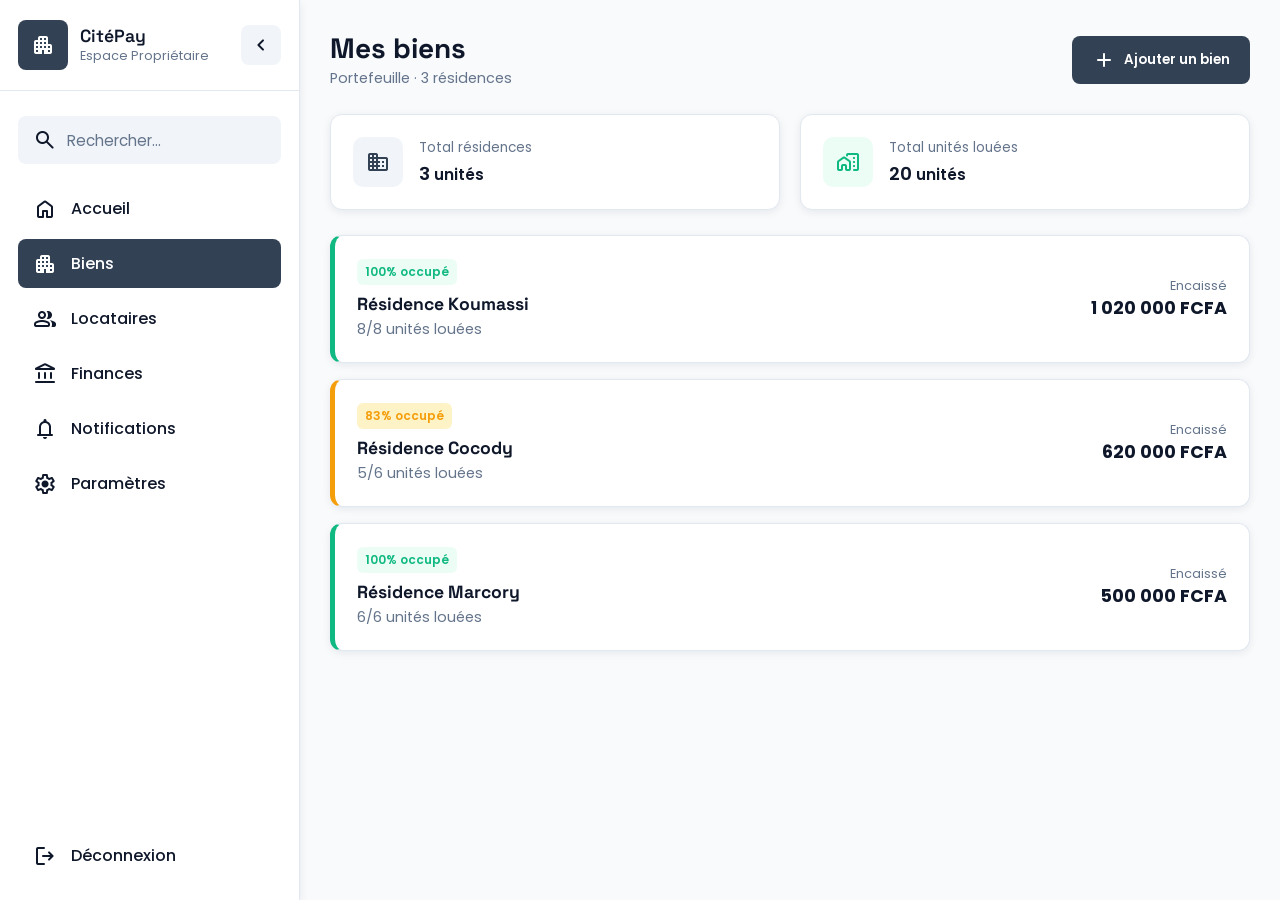
==== biens.html @ 97ed29af "Création du dashboard côté propriétaire" ====
<!DOCTYPE html>
<html lang="fr">
<head>
    <meta charset="UTF-8">
    <meta name="viewport" content="width=device-width, initial-scale=1.0">
    <title>CitéPay — Mes Biens</title>
    <link rel="preconnect" href="https://fonts.googleapis.com">
    <link href="https://fonts.googleapis.com/css2?family=Poppins:ital,wght@0,400;0,500;0,600;0,700;1,500&display=swap" rel="stylesheet">
    <link rel="stylesheet" href="https://fonts.googleapis.com/css2?family=Material+Symbols+Rounded:opsz,wght,FILL,GRAD@20..48,100..700,0..1,-50..200"/>
    <link rel="stylesheet" href="style.css">
</head>
<body>
    <nav class="site-nav">
        <button class="sidebar-toggle" aria-expanded="true">
            <span class="material-symbols-rounded">menu</span>
        </button>
        <span class="site-nav-title">CitéPay</span>
    </nav>

    <div class="container">
        <aside class="sidebar">
            <header class="sidebar-header">
                <div class="header-logo-placeholder">
                    <span class="material-symbols-rounded">apartment</span>
                </div>
                <div class="text header-text">
                    <span class="name">CitéPay</span>
                    <span class="profession">Espace Propriétaire</span>
                </div>
                <button class="sidebar-toggle" aria-expanded="true">
                    <span class="material-symbols-rounded">chevron_left</span>
                </button>
            </header>

            <div class="sidebar-content">
                <form action="#" class="search-form" onsubmit="event.preventDefault();">
                    <span class="material-symbols-rounded">search</span>
                    <input type="search" placeholder="Rechercher..." required>
                </form>

                <ul class="menu-list">
                    <li class="menu-item">
                        <a href="index.html" class="menu-link">
                            <span class="material-symbols-rounded">home</span>
                            <span class="menu-label">Accueil</span>
                        </a>
                    </li>

                    <li class="menu-item">
                        <a href="biens.html" class="menu-link active">
                            <span class="material-symbols-rounded">apartment</span>
                            <span class="menu-label">Biens</span>
                        </a>
                    </li>

                    <li class="menu-item">
                        <a href="locataires.html" class="menu-link">
                            <span class="material-symbols-rounded">group</span>
                            <span class="menu-label">Locataires</span>
                        </a>
                    </li>

                    <li class="menu-item">
                        <a href="finances.html" class="menu-link">
                            <span class="material-symbols-rounded">account_balance</span>
                            <span class="menu-label">Finances</span>
                        </a>
                    </li>

                    <li class="menu-item">
                        <a href="notifications.html" class="menu-link">
                            <span class="material-symbols-rounded">notifications</span>
                            <span class="menu-label">Notifications</span>
                        </a>
                    </li>

                    <li class="menu-item">
                        <a href="parametres.html" class="menu-link">
                            <span class="material-symbols-rounded">settings</span>
                            <span class="menu-label">Paramètres</span>
                        </a>
                    </li>
                </ul>
            </div>

            <div class="bottom-content">
                <li class="menu-item"><a href="deconnexion.html" class="menu-link"><span class="material-symbols-rounded">logout</span><span class="menu-label">Déconnexion</span></a></li>
            </div>
        </aside>

        <main class="main-content">
            <header class="dashboard-header">
                <div>
                    <h1 class="page-title">Mes biens</h1>
                    <p class="subtitle">Portefeuille · 3 résidences</p>
                </div>
                <button class="btn-primary">
                    <span class="material-symbols-rounded">add</span>
                    Ajouter un bien
                </button>
            </header>

            <div class="stats-grid" style="margin-bottom: 25px;">
                <div class="card stat-card">
                    <div class="stat-icon bg-accent">
                        <span class="material-symbols-rounded">domain</span>
                    </div>
                    <div class="stat-details">
                        <span class="stat-title">Total résidences</span>
                        <span class="stat-value">3 <small>unités</small></span>
                    </div>
                </div>
                <div class="card stat-card">
                    <div class="stat-icon bg-success">
                        <span class="material-symbols-rounded">home_work</span>
                    </div>
                    <div class="stat-details">
                        <span class="stat-title">Total unités louées</span>
                        <span class="stat-value">20 <small>unités</small></span>
                    </div>
                </div>
            </div>

            <!-- Liste des Résidences -->
            <div style="display: flex; flex-direction: column; gap: 16px;">
                <div class="card" style="display: flex; justify-content: space-between; align-items: center; border-left: 5px solid var(--success);">
                    <div>
                        <span class="status-badge paid" style="margin-bottom: 8px; display: inline-block;">100% occupé</span>
                        <h3 style="font-size: 1.1rem; margin-bottom: 4px;">Résidence Koumassi</h3>
                        <p class="subtitle" style="margin: 0;">8/8 unités louées</p>
                    </div>
                    <div style="text-align: right;">
                        <span style="font-size: 0.8rem; color: var(--color-text-placeholder); display: block;">Encaissé</span>
                        <strong style="font-size: 1.1rem; color: var(--color-text-primary);">1 020 000 FCFA</strong>
                    </div>
                </div>

                <div class="card" style="display: flex; justify-content: space-between; align-items: center; border-left: 5px solid var(--warning);">
                    <div>
                        <span class="status-badge pending" style="margin-bottom: 8px; display: inline-block;">83% occupé</span>
                        <h3 style="font-size: 1.1rem; margin-bottom: 4px;">Résidence Cocody</h3>
                        <p class="subtitle" style="margin: 0;">5/6 unités louées</p>
                    </div>
                    <div style="text-align: right;">
                        <span style="font-size: 0.8rem; color: var(--color-text-placeholder); display: block;">Encaissé</span>
                        <strong style="font-size: 1.1rem; color: var(--color-text-primary);">620 000 FCFA</strong>
                    </div>
                </div>

                <div class="card" style="display: flex; justify-content: space-between; align-items: center; border-left: 5px solid var(--success);">
                    <div>
                        <span class="status-badge paid" style="margin-bottom: 8px; display: inline-block;">100% occupé</span>
                        <h3 style="font-size: 1.1rem; margin-bottom: 4px;">Résidence Marcory</h3>
                        <p class="subtitle" style="margin: 0;">6/6 unités louées</p>
                    </div>
                    <div style="text-align: right;">
                        <span style="font-size: 0.8rem; color: var(--color-text-placeholder); display: block;">Encaissé</span>
                        <strong style="font-size: 1.1rem; color: var(--color-text-primary);">500 000 FCFA</strong>
                    </div>
                </div>
            </div>
        </main>
    </div>
    <script src="script.js"></script>
</body>
</html>
---- style.css ----
/* ==========================================================================
   FICHIER STYLE.CSS — APPLICATION CITÉPAY
   --------------------------------------------------------------------------
   Pages rattachées à ce fichier :
     - index.html        : Tableau de bord principal (Accueil)
     - biens.html        : Gestion et suivi des biens immobiliers et résidences
     - finances.html     : Suivi des flux financiers et transactions
     - notifications.html: Alertes et messages d'échéance
     - parametres.html   : Profil, moyens de paiement et sécurité
     - connexion.html    : Page de connexion (Auth)
     - deconnexion.html  : Page de fermeture de session
   ========================================================================== */


/* ================= IMPORTATION DES POLICES (Toutes les pages) ================= */
@import url('https://fonts.googleapis.com/css2?family=Poppins:ital,wght@0,400;0,500;0,600;0,700;1,500&family=Space+Grotesk:wght@500;600;700&display=swap');

/* Réinitialisation universelle des marges et des boîtes */
* {
    font-family: 'Poppins', sans-serif;
    margin: 0;
    padding: 0;
    box-sizing: border-box;
}

/* ================= PALETTE DE COULEURS — MODE PROPRIÉTAIRE (ANTHRACITE CHIC) ================= */
:root {
    /* Couleurs Principales (Gris Anthracite / Étain) */
    --primary: #334155;
    --primary-hover: #1E293B;
    --primary-light: #F1F5F9;

    /* Textes et Arrière-plans */
    --color-text-primary: #0F172A;
    --color-text-placeholder: #64748B;
    --color-bg-primary: #F8FAFC;
    --color-bg-secondary: #F1F5F9;
    --color-bg-sidebar: #FFFFFF;
    --color-border-hr: #E2E8F0;
    
    /* Variables de Survol adaptées à la charte */
    --color-hover-primary: #334155;
    --color-hover-secondary: #E2E8F0;
    --color-shadow: rgba(15, 23, 42, 0.08);

    /* États et Badges */
    --success: #10B981;
    --success-light: #ECFDF5;
    --warning: #F59E0B;
    --warning-light: #FEF3C7;
    --danger: #EF4444;
}

/* Configuration globale du corps de la page */
body {
    background: var(--color-bg-primary);
    color: var(--color-text-primary);
}

/* Application de Space Grotesk aux titres principaux (Toutes les pages) */
h1, h2, h3, .name, .page-title, .site-nav-title, .logout-title, .auth-title {
    font-family: 'Space Grotesk', sans-serif;
}

/* ================= SIDEBAR (Commune à toutes les pages principales) ================= */
.sidebar {
    background: var(--color-bg-sidebar);
    width: 300px;
    height: 100vh;
    top: 0;
    flex-shrink: 0;
    display: flex;
    flex-direction: column;
    position: sticky;
    border-right: 1px solid var(--color-border-hr);
    box-shadow: 0 3px 9px var(--color-shadow);
    transition: width 0.3s ease;
    z-index: 100;
    overflow: hidden;
}

.sidebar.collapsed {
    width: 90px;
}

.sidebar .sidebar-header {
    display: flex;
    align-items: center;
    position: relative;
    padding: 20px 18px;
    border-bottom: 1px solid var(--color-border-hr);
}

.sidebar.collapsed .sidebar-header {
    justify-content: center;
    padding: 20px 0;
}

.header-logo-placeholder {
    width: 50px;
    height: 50px;
    border-radius: 8px;
    background: var(--color-hover-primary);
    color: #ffffff;
    display: flex;
    align-items: center;
    justify-content: center;
    flex-shrink: 0;
}

.sidebar-header .header-text {
    display: flex;
    flex-direction: column;
    margin-left: 12px;
    flex: 1;
    min-width: 0;
    align-items: flex-start;
}

.sidebar.collapsed .header-text {
    display: none;
}

.header-text .name {
    font-weight: 600;
    font-size: 1.1rem;
    color: var(--color-text-primary);
}

.header-text .profession {
    font-size: 0.8rem;
    color: var(--color-text-placeholder);
}

.site-nav .sidebar-toggle,
.sidebar-header .sidebar-toggle {
    height: 40px;
    width: 40px;
    border: none;
    cursor: pointer;
    border-radius: 8px;
    position: absolute;
    right: 18px;
    display: flex;
    align-items: center;
    justify-content: center;
    color: var(--color-text-primary);
    background: var(--color-bg-secondary);
}

.sidebar.collapsed .sidebar-header .sidebar-toggle {
    display: none;
}

.site-nav .sidebar-toggle:hover,
.sidebar-header .sidebar-toggle:hover {
    background: var(--color-hover-secondary);
}

.sidebar .sidebar-content {
    padding: 20px 18px;
    overflow: hidden;
    flex: 1;
    min-height: 0;
}

.sidebar-content .search-form {
    background: var(--color-bg-secondary);
    border-radius: 8px;
    min-height: 48px;
    display: flex;
    align-items: center;
    padding: 0 15px;
    margin: 5px 0 20px;
}

.sidebar.collapsed .search-form {
    justify-content: center;
    padding: 0;
}

.sidebar.collapsed .search-form input {
    display: none;
}

.search-form input {
    border: none;
    outline: none;
    background: none;
    font-size: 0.95rem;
    margin-left: 10px;
    width: 100%;
    color: var(--color-text-primary);
}

.search-form input::placeholder {
    color: var(--color-text-placeholder);
}

.sidebar-content .menu-list {
    list-style: none;
    display: flex;
    flex-direction: column;
    gap: 6px;
}

.menu-list .menu-link,
.bottom-content .menu-link {
    display: flex;
    align-items: center;
    color: var(--color-text-primary);
    text-decoration: none;
    gap: 14px;
    white-space: nowrap;
    padding: 12px 15px;
    border-radius: 8px;
    transition: all 0.3s ease;
    font-weight: 500;
}

.sidebar.collapsed .menu-label {
    display: none;
}

.sidebar.collapsed .menu-link {
    justify-content: center;
    padding: 12px 0;
}

.menu-list .menu-link:is(:hover, .active),
.bottom-content .menu-link:is(:hover, .active) {
    background: var(--color-hover-primary);
    color: #ffffff;
}

.bottom-content {
    padding: 0 18px 20px;
    list-style: none;
}

/* ================= CONTENEUR GLOBAL & AGENCEMENT (Toutes les pages) ================= */
.container {
    display: flex;
    min-height: 100vh;
}

.main-content {
    flex: 1;
    padding: 30px;
    background: var(--color-bg-primary);
    overflow-x: hidden;
    overflow-y: auto;
}

.dashboard-header {
    display: flex;
    justify-content: space-between;
    align-items: center;
    margin-bottom: 25px;
}

.page-title {
    font-size: 1.75rem;
    font-weight: 700;
    color: var(--color-text-primary);
}

.subtitle {
    font-size: 0.9rem;
    color: var(--color-text-placeholder);
    margin-top: 2px;
}

.user-avatar {
    width: 46px;
    height: 46px;
    border-radius: 50%;
    background: var(--color-bg-secondary);
    color: var(--color-hover-primary);
    display: flex;
    align-items: center;
    justify-content: center;
    font-weight: 700;
    border: 2px solid var(--color-hover-primary);
}

.card {
    border-radius: 12px;
    padding: 22px;
    background-color: var(--color-bg-sidebar);
    box-shadow: 0 2px 8px var(--color-shadow);
    border: 1px solid var(--color-border-hr);
}

/* ================= STATS CARDS ================= */
.stats-grid {
    display: grid;
    grid-template-columns: repeat(auto-fit, minmax(240px, 1fr));
    gap: 20px;
    margin-bottom: 25px;
}

.stat-card {
    display: flex;
    align-items: center;
    gap: 16px;
}

.stat-icon {
    width: 50px;
    height: 50px;
    border-radius: 10px;
    display: flex;
    align-items: center;
    justify-content: center;
    flex-shrink: 0;
}

.bg-warning { background: var(--warning-light); color: var(--warning); }
.bg-accent { background: var(--color-bg-secondary); color: var(--primary); }
.bg-success { background: var(--success-light); color: var(--success); }

.stat-details {
    display: flex;
    flex-direction: column;
}

.stat-title {
    font-size: 0.85rem;
    color: var(--color-text-placeholder);
}

.stat-value {
    font-size: 1.15rem;
    font-weight: 600;
    color: var(--color-text-primary);
    margin-top: 2px;
}

.text-success { color: var(--success); }

/* ================= INTERACTIVE CARDS & HERO ================= */
.dashboard-grid {
    display: grid;
    grid-template-columns: 2fr 1fr;
    gap: 20px;
    margin-bottom: 25px;
}

.payment-hero-card {
    background: linear-gradient(135deg, #1E293B 0%, #0F172A 100%);
    color: #ffffff;
    display: flex;
    align-items: center;
    position: relative;
    overflow: hidden;
}

.payment-hero-card::after {
    content: '';
    position: absolute;
    right: -20px;
    bottom: -20px;
    width: 150px;
    height: 150px;
    background: var(--color-hover-primary);
    border-radius: 50%;
    opacity: 0.15;
}

.badge-due {
    background: rgba(245, 158, 11, 0.2);
    color: #FBBF24;
    padding: 4px 10px;
    border-radius: 20px;
    font-size: 0.75rem;
    font-weight: 600;
    text-transform: uppercase;
}

.payment-hero-card h2 {
    font-size: 1.6rem;
    margin: 10px 0 4px;
}

.payment-hero-card p {
    color: #94A3B8;
    font-size: 0.9rem;
    margin-bottom: 18px;
}

/* ================= BOUTONS (Toutes les pages) ================= */
.btn-primary {
    background: var(--color-hover-primary);
    color: #ffffff;
    border: none;
    padding: 12px 20px;
    border-radius: 8px;
    font-weight: 600;
    cursor: pointer;
    text-decoration: none;
    display: inline-flex;
    align-items: center;
    gap: 8px;
    transition: transform 0.2s, background-color 0.2s;
}

.btn-primary:hover {
    background-color: var(--primary-hover);
    transform: translateY(-2px);
}

.btn-secondary {
    background: var(--color-bg-secondary);
    color: var(--color-text-primary);
    border: 1px solid var(--color-border-hr);
    padding: 10px 18px;
    border-radius: 8px;
    font-weight: 500;
    cursor: pointer;
    text-decoration: none;
    display: inline-flex;
    align-items: center;
    gap: 8px;
    transition: all 0.2s ease;
}

.btn-secondary:hover {
    background: var(--color-hover-secondary);
}

.btn-sm {
    padding: 6px 12px;
    font-size: 0.8rem;
}

.btn-icon {
    background: transparent;
    border: none;
    color: var(--color-text-placeholder);
    padding: 6px;
    border-radius: 8px;
    cursor: pointer;
    transition: background 0.2s ease, color 0.2s ease;
    display: inline-flex;
    align-items: center;
    justify-content: center;
}

.btn-icon:hover {
    background: var(--color-bg-secondary);
    color: var(--color-hover-primary);
}

/* ================= QUICK ACTIONS ================= */
.quick-actions-card h3 {
    font-size: 1.05rem;
    margin-bottom: 15px;
}

.quick-grid {
    display: grid;
    grid-template-columns: repeat(2, 1fr);
    gap: 12px;
}

.quick-item {
    text-decoration: none;
    background: var(--color-bg-primary);
    border: 1px solid var(--color-border-hr);
    padding: 12px;
    border-radius: 8px;
    display: flex;
    flex-direction: column;
    align-items: center;
    gap: 6px;
    color: var(--color-text-primary);
    font-size: 0.8rem;
    font-weight: 500;
    transition: all 0.2s ease;
}

.quick-item:hover {
    background: var(--color-bg-sidebar);
    border-color: var(--color-hover-primary);
    color: var(--color-hover-primary);
}

.quick-icon {
    color: var(--color-hover-primary);
}

/* ================= TABLEAUX & LISTES ================= */
.content-grid {
    display: grid;
    grid-template-columns: 2fr 1fr;
    gap: 20px;
}

.card-header {
    display: flex;
    justify-content: space-between;
    align-items: center;
    margin-bottom: 15px;
}

.card-header h3 {
    font-size: 1.05rem;
}

.link-more {
    color: var(--color-hover-primary);
    text-decoration: none;
    font-size: 0.85rem;
    font-weight: 600;
}

.table-responsive {
    overflow-x: auto;
}

.data-table {
    width: 100%;
    border-collapse: collapse;
    text-align: left;
    font-size: 0.9rem;
}

.data-table th {
    padding: 10px;
    color: var(--color-text-placeholder);
    border-bottom: 1px solid var(--color-border-hr);
    font-weight: 500;
}

.data-table td {
    padding: 12px 10px;
    border-bottom: 1px solid var(--color-border-hr);
}

.data-table td .material-symbols-rounded {
    font-size: 1.25rem;
    vertical-align: middle;
}

.status-badge {
    padding: 4px 8px;
    border-radius: 6px;
    font-size: 0.75rem;
    font-weight: 600;
}

.status-badge.paid {
    background: var(--success-light);
    color: var(--success);
}

.status-badge.pending {
    background: var(--warning-light);
    color: var(--warning);
}

.doc-list {
    list-style: none;
    display: flex;
    flex-direction: column;
    gap: 12px;
}

.doc-item {
    display: flex;
    align-items: center;
    justify-content: space-between;
    padding: 10px;
    border-radius: 8px;
    background: var(--color-bg-primary);
    border: 1px solid var(--color-border-hr);
}

.doc-info {
    display: flex;
    align-items: center;
    gap: 12px;
}

.doc-icon {
    color: var(--color-hover-primary);
}

.doc-title {
    display: block;
    font-size: 0.85rem;
    font-weight: 600;
}

.doc-sub {
    display: block;
    font-size: 0.75rem;
    color: var(--color-text-placeholder);
}

/* ================= PAGE PAIEMENTS & DOCUMENTS ================= */
.filter-row {
    display: flex;
    gap: 10px;
    margin-bottom: 20px;
    flex-wrap: wrap;
}

.filter-chip {
    background: var(--color-bg-sidebar);
    border: 1px solid var(--color-border-hr);
    color: var(--color-text-placeholder);
    padding: 8px 18px;
    border-radius: 20px;
    font-size: 0.85rem;
    font-weight: 500;
    cursor: pointer;
    transition: all 0.3s ease;
}

.filter-chip:hover,
.filter-chip.active {
    background: var(--color-hover-primary);
    color: #ffffff;
    border-color: var(--color-hover-primary);
}

.section-header-title {
    font-size: 1.15rem;
    font-weight: 600;
    margin: 25px 0 15px;
    color: var(--color-text-primary);
}

.badge-success-soft {
    background: var(--success-light);
    color: var(--success);
}

.mb-large {
    margin-bottom: 2rem;
}

.grid-single {
    grid-template-columns: 1fr;
}

.document-section {
    transition: opacity 0.3s ease;
}

/* ================= STYLES SPÉCIFIQUES — PAGE FINANCES ================= */
.stat-icon-danger {
    background: rgba(239, 68, 68, 0.1); 
    color: var(--danger);
}

.next-payment-card {
    margin-bottom: 25px; 
    display: flex; 
    align-items: center; 
    justify-content: space-between;
}

.next-payment-info {
    display: flex; 
    align-items: center; 
    gap: 14px;
}

.next-payment-icon {
    width: 44px; 
    height: 44px; 
    border-radius: 10px; 
    background: var(--color-bg-secondary); 
    color: var(--primary); 
    display: flex; 
    align-items: center; 
    justify-content: center;
}

.next-payment-title {
    display: block; 
    font-size: 0.95rem;
}

.chart-card {
    margin-bottom: 25px;
}

.chart-card-header {
    margin-bottom: 20px;
}

.chart-container {
    display: flex; 
    flex-direction: column; 
    gap: 16px;
}

.chart-row {
    display: flex;
    flex-direction: column;
    gap: 6px;
}

.chart-info {
    display: flex; 
    justify-content: space-between; 
    font-size: 0.85rem;
}

.chart-month {
    font-weight: 500;
}

.chart-amount {
    color: var(--color-text-placeholder);
}

.text-success-bold {
    color: var(--success); 
    font-weight: 600;
}

.chart-bar-bg {
    width: 100%; 
    background: var(--color-bg-secondary); 
    height: 10px; 
    border-radius: 5px; 
    overflow: hidden;
}

.chart-bar-fill {
    height: 100%; 
    border-radius: 5px;
}

.bar-june {
    width: 75%; 
    background: var(--primary);
}

.bar-july {
    width: 85%; 
    background: var(--primary);
}

.bar-august {
    width: 95%; 
    background: var(--success);
}

.status-badge-danger {
    background: rgba(239, 68, 68, 0.1); 
    color: var(--danger);
}

.table-user-cell {
    display: flex; 
    align-items: center; 
    gap: 10px;
}

.table-avatar {
    width: 32px; 
    height: 32px; 
    border-radius: 50%; 
    background: var(--color-bg-secondary); 
    color: var(--primary); 
    display: flex; 
    align-items: center; 
    justify-content: center; 
    font-weight: 600; 
    font-size: 0.8rem;
}

/* ================= PAGE NOTIFICATIONS ================= */
.notification-list {
    display: flex;
    flex-direction: column;
    gap: 1rem;
}

.notification-card {
    display: flex;
    gap: 1.25rem;
    padding: 1.25rem;
    align-items: flex-start;
    border-radius: 12px;
    background-color: var(--color-bg-sidebar);
    border: 1px solid var(--color-border-hr);
    box-shadow: 0 2px 8px var(--color-shadow);
    transition: background-color 0.2s ease, border-color 0.2s ease;
}

.notification-card.unread {
    background-color: var(--color-bg-primary);
    border-left: 4px solid var(--color-hover-primary);
}

.notification-icon {
    display: flex;
    align-items: center;
    justify-content: center;
    width: 44px;
    height: 44px;
    border-radius: 10px;
    flex-shrink: 0;
}

.notification-icon .material-symbols-rounded {
    font-size: 1.4rem;
}

.icon-warning {
    background-color: var(--warning-light);
    color: var(--warning);
}

.icon-success {
    background-color: var(--success-light);
    color: var(--success);
}

.icon-info {
    background-color: var(--color-bg-secondary);
    color: var(--color-hover-primary);
}

.notification-content {
    flex: 1;
}

.notification-header {
    display: flex;
    justify-content: space-between;
    align-items: center;
    margin-bottom: 0.35rem;
}

.notification-title {
    font-weight: 600;
    color: var(--color-text-primary);
    font-size: 0.95rem;
}

.notification-time {
    font-size: 0.8rem;
    color: var(--color-text-placeholder);
}

.notification-body {
    font-size: 0.9rem;
    color: var(--color-text-primary);
    line-height: 1.45;
    margin-bottom: 0.75rem;
}

.notification-actions {
    display: flex;
    gap: 0.5rem;
    align-items: center;
}

/* ================= PAGE DÉCONNEXION ================= */
.logout-body {
    display: flex;
    align-items: center;
    justify-content: center;
    min-height: 100vh;
    margin: 0;
    padding: 20px;
    background-color: var(--color-bg-primary);
}

.logout-card {
    background-color: var(--color-bg-sidebar);
    border: 1px solid var(--color-border-hr);
    border-radius: 16px;
    padding: 40px 32px;
    max-width: 420px;
    width: 100%;
    text-align: center;
    box-shadow: 0 10px 25px -5px var(--color-shadow);
}

.logout-icon-wrapper {
    width: 72px;
    height: 72px;
    margin: 0 auto 20px auto;
    background-color: rgba(239, 68, 68, 0.1);
    border-radius: 50%;
    display: flex;
    align-items: center;
    justify-content: center;
}

.logout-icon {
    font-size: 2.2rem;
    color: var(--danger);
}

.logout-title {
    font-size: 1.5rem;
    font-weight: 700;
    color: var(--color-text-primary);
    margin-bottom: 12px;
}

.logout-message {
    font-size: 0.95rem;
    color: var(--color-text-placeholder);
    line-height: 1.5;
    margin-bottom: 24px;
}

.logout-loader {
    width: 100%;
    height: 6px;
    background-color: var(--color-border-hr);
    border-radius: 10px;
    overflow: hidden;
    margin-bottom: 28px;
}

.loader-bar {
    width: 100%;
    height: 100%;
    background-color: var(--danger);
    border-radius: 10px;
    animation: logoutProgress 2s ease-in-out infinite;
    transform-origin: left;
}

@keyframes logoutProgress {
    0% { transform: scaleX(0); }
    50% { transform: scaleX(0.7); }
    100% { transform: scaleX(1); }
}

.logout-actions {
    display: flex;
    flex-direction: column;
    gap: 12px;
}

.btn-block {
    width: 100%;
    justify-content: center;
    text-decoration: none;
    box-sizing: border-box;
}

/* ================= PAGE DE CONNEXION (AUTH) ================= */
.auth-container {
    min-height: 100vh;
    display: flex;
    align-items: center;
    justify-content: center;
    padding: 20px;
    background: var(--color-bg-primary);
}

.auth-card {
    background: var(--color-bg-sidebar);
    border: 1px solid var(--color-border-hr);
    border-radius: 16px;
    padding: 40px 32px;
    width: 100%;
    max-width: 440px;
    box-shadow: 0 10px 25px -5px var(--color-shadow);
}

.auth-header {
    text-align: center;
    margin-bottom: 28px;
}

.auth-logo {
    width: 56px;
    height: 56px;
    border-radius: 12px;
    background: var(--color-hover-primary);
    color: #ffffff;
    display: flex;
    align-items: center;
    justify-content: center;
    margin: 0 auto 16px;
}

.auth-logo span {
    font-size: 2rem;
}

.auth-title {
    font-size: 1.5rem;
    font-weight: 700;
    color: var(--color-text-primary);
    margin-bottom: 6px;
}

.auth-subtitle {
    font-size: 0.88rem;
    color: var(--color-text-placeholder);
}

.auth-form {
    display: flex;
    flex-direction: column;
    gap: 20px;
}

.form-group {
    display: flex;
    flex-direction: column;
    gap: 8px;
}

.form-label {
    font-size: 0.85rem;
    font-weight: 600;
    color: var(--color-text-primary);
}

.input-wrapper {
    position: relative;
    display: flex;
    align-items: center;
}

.input-wrapper .input-icon {
    position: absolute;
    left: 14px;
    color: var(--color-text-placeholder);
    font-size: 1.25rem;
    pointer-events: none;
}

.form-input {
    width: 100%;
    padding: 12px 14px 12px 42px;
    background: var(--color-bg-primary);
    border: 1px solid var(--color-border-hr);
    border-radius: 8px;
    font-size: 0.95rem;
    color: var(--color-text-primary);
    outline: none;
    transition: border-color 0.2s, box-shadow 0.2s;
}

.form-input:focus {
    border-color: var(--color-hover-primary);
    box-shadow: 0 0 0 3px rgba(79, 70, 229, 0.15);
}

.toggle-password {
    position: absolute;
    right: 12px;
    background: transparent;
    border: none;
    color: var(--color-text-placeholder);
    cursor: pointer;
    padding: 4px;
    display: flex;
    align-items: center;
    justify-content: center;
    border-radius: 4px;
}

.toggle-password:hover {
    color: var(--color-text-primary);
}

.form-options {
    display: flex;
    align-items: center;
    justify-content: space-between;
    font-size: 0.85rem;
}

.remember-me {
    display: flex;
    align-items: center;
    gap: 8px;
    cursor: pointer;
    color: var(--color-text-primary);
    font-weight: 500;
}

.remember-me input[type="checkbox"] {
    accent-color: var(--color-hover-primary);
    width: 16px;
    height: 16px;
    cursor: pointer;
}

.forgot-link {
    color: var(--color-hover-primary);
    text-decoration: none;
    font-weight: 600;
    transition: opacity 0.2s;
}

.forgot-link:hover {
    text-decoration: underline;
}

.btn-submit {
    width: 100%;
    justify-content: center;
    padding: 14px;
    font-size: 0.95rem;
    margin-top: 6px;
}

.auth-footer {
    margin-top: 24px;
    text-align: center;
    font-size: 0.85rem;
    color: var(--color-text-placeholder);
}

.auth-footer a {
    color: var(--color-hover-primary);
    text-decoration: none;
    font-weight: 600;
}

.auth-footer a:hover {
    text-decoration: underline;
}

/* ================= MOBILE RESPONSIVE ================= */
.site-nav {
    position: sticky;
    display: none;
    top: 0;
    padding: 15px 20px;
    background: var(--color-bg-sidebar);
    border-bottom: 1px solid var(--color-border-hr);
    z-index: 1000;
    align-items: center;
    gap: 15px;
}

.site-nav-title {
    font-weight: 700;
    font-size: 1.2rem;
}

.site-nav .sidebar-toggle {
    position: static;
}

@media (max-width: 992px) {
    .dashboard-grid, .content-grid {
        grid-template-columns: 1fr;
    }
}

@media (max-width: 768px) {
    body::before {
        content: '';
        position: fixed;
        inset: 0;
        z-index: 90;
        opacity: 0;
        pointer-events: none;
        background: rgba(15, 23, 42, 0.5);
        transition: 0.4s ease;
    }

    body:has(.sidebar:not(.collapsed))::before {
        pointer-events: auto;
        opacity: 1;
    }

    .site-nav {
        display: flex;
    }

    .sidebar {
        position: fixed;
        left: 0;
        width: 270px;
        height: 100%;
        transition: left 0.4s ease;
    }

    .sidebar.collapsed {
        left: -270px;
        width: 270px;
    }

    .main-content {
        padding: 20px;
    }
}

@media (max-width: 576px) {
    .notification-card {
        flex-direction: column;
        gap: 12px;
    }

    .notification-header {
        flex-direction: column;
        align-items: flex-start;
        gap: 4px;
    }

    .notification-actions {
        width: 100%;
        justify-content: flex-end;
    }
}
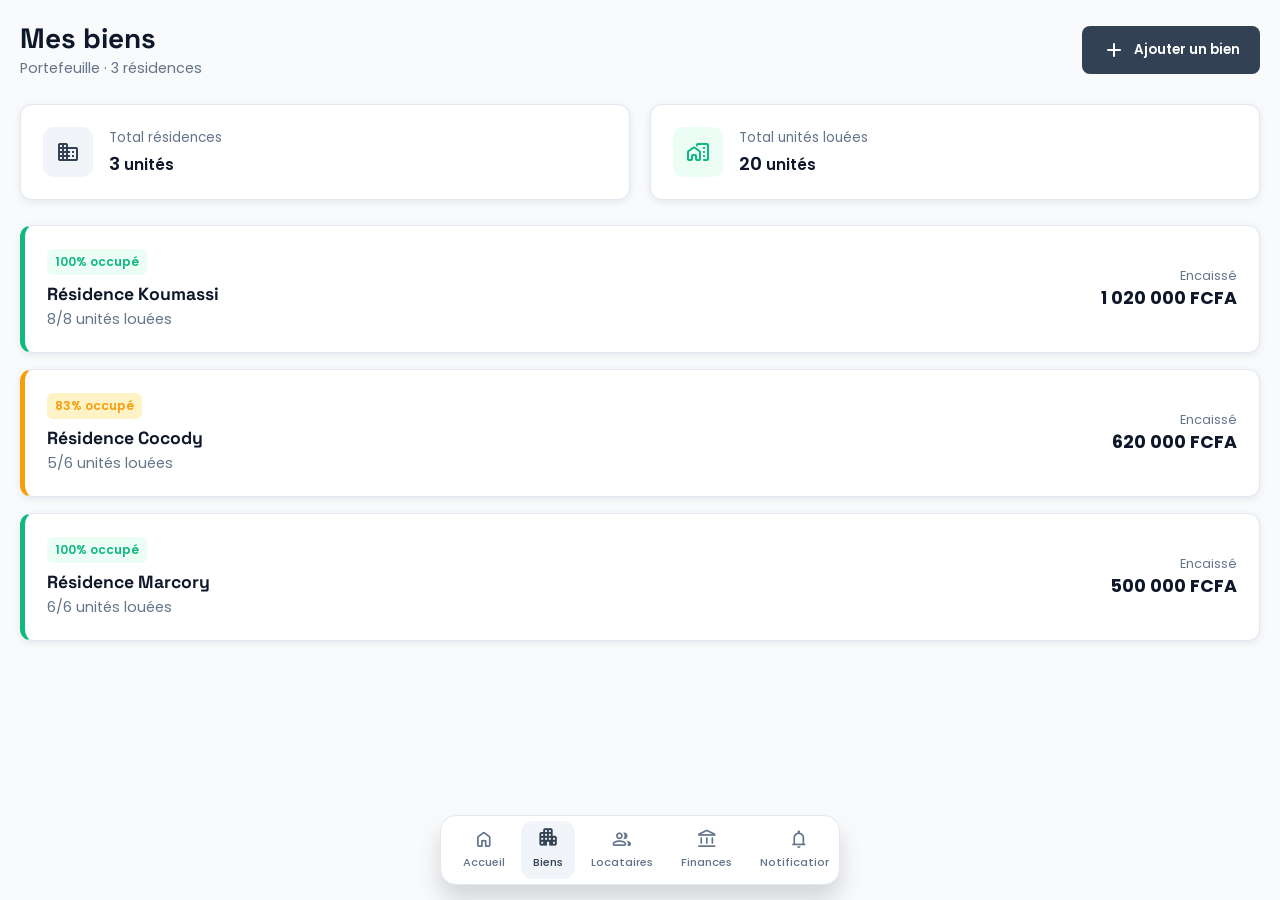
==== commit dcc43dcf: "ajout du fichier js avec interractivité et responsive mobile" ====
--- a/biens.html
+++ b/biens.html
@@ -162,5 +162,6 @@
         </main>
     </div>
     <script src="script.js"></script>
+    <script src="translation.js"></script>
 </body>
 </html>
--- a/style.css
+++ b/style.css
@@ -1,4 +1,4 @@
-/* ==========================================================================
+/* ================= =========================================================
    FICHIER STYLE.CSS — APPLICATION CITÉPAY
    --------------------------------------------------------------------------
    Pages rattachées à ce fichier :
@@ -214,8 +214,12 @@
     white-space: nowrap;
     padding: 12px 15px;
     border-radius: 8px;
-    transition: all 0.3s ease;
+    transition: transform 0.2s ease, background-color 0.2s ease;
     font-weight: 500;
+}
+
+.menu-link:active {
+    transform: scale(0.96);
 }
 
 .sidebar.collapsed .menu-label {
@@ -1132,7 +1136,7 @@
     text-decoration: underline;
 }
 
-/* ================= MOBILE RESPONSIVE ================= */
+/* ================= MOBILE RESPONSIVE & NAVIGATION ================= */
 .site-nav {
     position: sticky;
     display: none;
@@ -1143,6 +1147,7 @@
     z-index: 1000;
     align-items: center;
     gap: 15px;
+    transition: transform 0.3s ease;
 }
 
 .site-nav-title {
@@ -1154,48 +1159,300 @@
     position: static;
 }
 
+/* En grands écrans Desktop (au-dessus de 768px), la sidebar reste verticale sur le côté gauche */
+@media (min-width: 769px) {
+    .container {
+        display: flex;
+        flex-direction: row;
+    }
+
+    .sidebar {
+        position: sticky;
+        top: 0;
+        height: 100vh;
+        width: 300px;
+    }
+
+    /* Masquer le bouton flèche/chevron de la sidebar en mode normal */
+    .sidebar-header .sidebar-toggle {
+        display: none !important;
+    }
+}
+
 @media (max-width: 992px) {
     .dashboard-grid, .content-grid {
         grid-template-columns: 1fr;
     }
 }
 
+/* Mode Mobile & Tablette : Liquid Navigation Bar */
 @media (max-width: 768px) {
-    body::before {
+    .container {
+        flex-direction: column;
+    }
+
+    .site-nav {
+        display: none !important;
+    }
+
+    /* Conteneur principal de la barre flottante */
+    .sidebar {
+        position: fixed !important;
+        bottom: 20px !important;
+        top: auto !important;
+        left: 50% !important;
+        transform: translateX(-50%) !important;
+        width: 380px !important;
+        max-width: 92% !important;
+        height: 70px !important;
+        background: #0f172a !important; /* Anthracite sombre */
+        border-radius: 16px !important;
+        box-shadow: 0 15px 25px rgba(0, 0, 0, 0.25) !important;
+        z-index: 8000 !important;
+        padding: 0 !important;
+        border: none !important;
+        overflow: visible !important; /* Permet à la bulle de sortir vers le haut */
+    }
+
+    .sidebar-header, 
+    .sidebar-content .search-form, 
+    .bottom-content {
+        display: none !important;
+    }
+
+    .sidebar-content {
+        height: 100%;
+        width: 100%;
+        padding: 0 !important;
+    }
+
+    .sidebar-content .menu-list {
+        position: relative;
+        display: flex !important;
+        width: 100% !important;
+        height: 100% !important;
+        margin: 0 !important;
+        padding: 0 !important;
+        list-style: none !important;
+        flex-direction: row !important;
+    }
+
+    .menu-item {
+        position: relative;
+        list-style: none;
+        width: 20%; /* 5 éléments = 20% chacun */
+        height: 70px;
+        z-index: 1;
+    }
+
+    .menu-link {
+        position: relative;
+        display: flex !important;
+        flex-direction: column !important;
+        justify-content: center !important;
+        align-items: center !important;
+        width: 100% !important;
+        height: 100% !important;
+        text-align: center;
+        background: transparent !important;
+        text-decoration: none;
+    }
+
+    .menu-link .icon {
+        position: relative;
+        display: flex;
+        align-items: center;
+        justify-content: center;
+        transition: transform 0.5s cubic-bezier(0.4, 0, 0.2, 1);
+        color: #ffffff;
+    }
+
+    .menu-link .icon span {
+        font-size: 1.5rem;
+    }
+
+    /* Élévation de l'icône sélectionnée dans la bulle blanche */
+    .menu-item.active .menu-link .icon {
+        transform: translateY(-32px);
+        color: #0f172a !important;
+        z-index: 10;
+    }
+
+    /* Animation de l'étiquette sous l'icône */
+    .menu-label {
+        position: absolute;
+        color: #ffffff;
+        font-size: 0.7rem !important;
+        font-weight: 500;
+        transition: 0.5s ease;
+        opacity: 0;
+        transform: translateY(20px);
+        display: block !important;
+    }
+
+    .menu-item.active .menu-label {
+        opacity: 1;
+        transform: translateY(16px);
+    }
+
+    /* ================= LA BULLE BLANCHE & VAGUES ================= */
+    .indicator {
+        position: absolute;
+        top: -50%;
+        width: 62px;
+        height: 62px;
+        background: #ffffff;
+        border-radius: 50%;
+        border: 6px solid var(--color-bg-primary); /* S'associe parfaitement au fond de la page */
+        transition: transform 0.5s cubic-bezier(0.4, 0, 0.2, 1);
+    }
+
+    /* Découpe de la vague gauche */
+    .indicator::before {
         content: '';
-        position: fixed;
-        inset: 0;
-        z-index: 90;
-        opacity: 0;
-        pointer-events: none;
-        background: rgba(15, 23, 42, 0.5);
-        transition: 0.4s ease;
-    }
-
-    body:has(.sidebar:not(.collapsed))::before {
-        pointer-events: auto;
-        opacity: 1;
-    }
-
-    .site-nav {
-        display: flex;
-    }
-
-    .sidebar {
-        position: fixed;
-        left: 0;
-        width: 270px;
-        height: 100%;
-        transition: left 0.4s ease;
-    }
-
-    .sidebar.collapsed {
-        left: -270px;
-        width: 270px;
-    }
+        position: absolute;
+        top: 50%;
+        left: -22px;
+        width: 20px;
+        height: 20px;
+        background: transparent;
+        border-top-right-radius: 20px;
+        box-shadow: 1px -10px 0 0 var(--color-bg-primary);
+    }
+
+    /* Découpe de la vague droite */
+    .indicator::after {
+        content: '';
+        position: absolute;
+        top: 50%;
+        right: -22px;
+        width: 20px;
+        height: 20px;
+        background: transparent;
+        border-top-left-radius: 20px;
+        box-shadow: -1px -10px 0 0 var(--color-bg-primary);
+    }
+
+    /* Déplacement dynamique de la bulle selon l’onglet actif */
+    .menu-item:nth-child(1).active ~ .indicator { transform: translateX(calc(70px * 0 + 6px)); }
+    .menu-item:nth-child(2).active ~ .indicator { transform: translateX(calc(70px * 1 + 6px)); }
+    .menu-item:nth-child(3).active ~ .indicator { transform: translateX(calc(70px * 2 + 6px)); }
+    .menu-item:nth-child(4).active ~ .indicator { transform: translateX(calc(70px * 3 + 6px)); }
+    .menu-item:nth-child(5).active ~ .indicator { transform: translateX(calc(70px * 4 + 6px)); }
 
     .main-content {
         padding: 20px;
+        margin-bottom: 100px !important;
+    }
+}
+
+    /* Barre de Navigation Mobile Flottante Style "Pill / Floating" */
+    .sidebar {
+        position: fixed !important;
+        bottom: 15px !important;
+        top: auto !important;
+        left: 50% !important;
+        transform: translateX(-50%) !important;
+        width: min(400px, 92%) !important;
+        height: 70px !important;
+        background: var(--color-bg-sidebar) !important;
+        border-radius: 16px !important;
+        box-shadow: 0 15px 25px rgba(0, 0, 0, 0.15) !important;
+        border: 1px solid var(--color-border-hr) !important;
+        z-index: 8000 !important;
+        padding: 0 10px !important;
+        display: flex !important;
+        justify-content: center !important;
+        align-items: center !important;
+        transition: all 0.3s cubic-bezier(0.4, 0, 0.2, 1) !important;
+    }
+
+    .sidebar-header, 
+    .sidebar-content .search-form, 
+    .bottom-content {
+        display: none !important;
+    }
+
+    .sidebar-content {
+        height: 100%;
+        width: 100%;
+        padding: 0 !important;
+        display: flex;
+        align-items: center;
+        justify-content: center;
+    }
+
+    .sidebar-content .menu-list {
+        display: flex !important;
+        justify-content: space-around !important;
+        align-items: center !important;
+        width: 100% !important;
+        height: 100% !important;
+        margin: 0 !important;
+        padding: 0 !important;
+        list-style: none !important;
+        flex-direction: row !important;
+        gap: 4px !important;
+    }
+
+    .menu-item { 
+        margin: 0;
+        flex: 1;
+        display: flex;
+        justify-content: center;
+    }
+
+    /* ================= EFFET & ANIMATION NAV MOBILE ================= */
+    .menu-link {
+        position: relative;
+        display: flex !important;
+        flex-direction: column !important;
+        gap: 3px !important;
+        padding: 8px 12px !important;
+        font-size: 0.72rem !important;
+        border-radius: 12px !important;
+        align-items: center !important;
+        justify-content: center !important;
+        color: var(--color-text-placeholder) !important;
+        background: transparent !important;
+        text-decoration: none;
+        width: 100%;
+        transition: all 0.25s cubic-bezier(0.4, 0, 0.2, 1) !important;
+    }
+
+    /* Transition sur les icônes */
+    .menu-link span.material-symbols-rounded {
+        font-size: 1.35rem;
+        transition: transform 0.25s cubic-bezier(0.34, 1.56, 0.64, 1), color 0.2s ease;
+    }
+
+    /* Effet tactile dynamique lors de la pression */
+    .menu-link:active {
+        transform: scale(0.90) !important;
+    }
+
+    /* Élément sélectionné (Active State) */
+    .menu-link.active, 
+    .menu-link:hover {
+        background: var(--primary-light) !important;
+        color: var(--color-hover-primary) !important;
+    }
+
+    /* Surélévation douce de l'icône active */
+    .menu-link.active span.material-symbols-rounded {
+        transform: translateY(-2px) scale(1.12);
+        color: var(--color-hover-primary);
+    }
+
+    .menu-label {
+        display: block !important;
+        font-size: 0.7rem;
+        font-weight: 500;
+    }
+
+    .main-content {
+        padding: 20px;
+        margin-bottom: 95px !important; /* Dégagement suffisant pour la barre flottante */
     }
 }
 
@@ -1215,4 +1472,196 @@
         width: 100%;
         justify-content: flex-end;
     }
+}
+
+/* ================= TOAST NOTIFICATIONS ================= */
+.toast-container {
+    position: fixed;
+    top: 20px;
+    right: 20px;
+    z-index: 9999;
+    display: flex;
+    flex-direction: column;
+    gap: 10px;
+    pointer-events: none;
+}
+
+.toast {
+    pointer-events: auto;
+    min-width: 280px;
+    max-width: 380px;
+    padding: 12px 16px;
+    border-radius: 10px;
+    background: #ffffff;
+    box-shadow: 0 10px 25px -5px rgba(0, 0, 0, 0.15), 0 8px 10px -6px rgba(0, 0, 0, 0.1);
+    display: flex;
+    align-items: center;
+    gap: 12px;
+    border-left: 4px solid var(--primary, #3B82F6);
+    transition: all 0.3s cubic-bezier(0.16, 1, 0.3, 1);
+}
+
+.toast-enter {
+    opacity: 0;
+    transform: translateX(50px) scale(0.95);
+}
+
+.toast-visible {
+    opacity: 1;
+    transform: translateX(0) scale(1);
+}
+
+.toast-exit {
+    opacity: 0;
+    transform: translateY(-20px) scale(0.9);
+}
+
+.toast-success { border-left-color: #10B981; }
+.toast-success .toast-icon { color: #10B981; }
+
+.toast-warning { border-left-color: #F59E0B; }
+.toast-warning .toast-icon { color: #F59E0B; }
+
+.toast-danger { border-left-color: #EF4444; }
+.toast-danger .toast-icon { color: #EF4444; }
+
+.toast-info { border-left-color: #3B82F6; }
+.toast-info .toast-icon { color: #3B82F6; }
+
+.toast-message {
+    font-size: 0.875rem;
+    font-weight: 500;
+    color: #1F2937;
+    flex: 1;
+}
+
+.toast-close {
+    background: none;
+    border: none;
+    cursor: pointer;
+    color: #9CA3AF;
+    display: flex;
+    align-items: center;
+    padding: 2px;
+}
+.toast-close:hover { color: #1F2937; }
+
+/* ================= MODALES INTERACTIVES ================= */
+.modal-backdrop {
+    position: fixed;
+    inset: 0;
+    background: rgba(15, 23, 42, 0.45);
+    backdrop-filter: blur(4px);
+    z-index: 9000;
+    display: flex;
+    align-items: center;
+    justify-content: center;
+    padding: 20px;
+    opacity: 0;
+    transition: opacity 0.25s ease;
+}
+
+.modal-backdrop.active { opacity: 1; }
+
+.modal-card {
+    background: #ffffff;
+    border-radius: 16px;
+    width: 100%;
+    max-width: 480px;
+    box-shadow: 0 20px 25px -5px rgba(0, 0, 0, 0.2);
+    transform: translateY(20px) scale(0.98);
+    transition: transform 0.25s cubic-bezier(0.16, 1, 0.3, 1);
+    overflow: hidden;
+}
+
+.modal-backdrop.active .modal-card {
+    transform: translateY(0) scale(1);
+}
+
+.modal-header {
+    padding: 16px 20px;
+    border-bottom: 1px solid var(--color-border-hr, #E5E7EB);
+    display: flex;
+    justify-content: space-between;
+    align-items: center;
+}
+
+.modal-header h3 { font-size: 1.1rem; margin: 0; font-weight: 600; }
+
+.modal-close-btn {
+    background: none;
+    border: none;
+    cursor: pointer;
+    color: #6B7280;
+}
+
+.modal-body { padding: 20px; }
+
+.modal-footer {
+    padding: 12px 20px;
+    background: #F9FAFB;
+    display: flex;
+    justify-content: flex-end;
+    gap: 10px;
+}
+
+/* ================= EFFETS DE CHARGEMENT (SKELETON & SPINNER) ================= */
+.skeleton-active {
+    position: relative;
+    overflow: hidden;
+}
+
+.skeleton-active::after {
+    content: "";
+    position: absolute;
+    inset: 0;
+    transform: translateX(-100%);
+    background-image: linear-gradient(
+        90deg,
+        rgba(255, 255, 255, 0) 0,
+        rgba(255, 255, 255, 0.4) 20%,
+        rgba(255, 255, 255, 0.6) 60%,
+        rgba(255, 255, 255, 0)
+    );
+    animation: shimmer 1.2s infinite;
+}
+
+@keyframes shimmer {
+    100% { transform: translateX(100%); }
+}
+
+.spin {
+    animation: spin 1s linear infinite;
+}
+@keyframes spin { 100% { transform: rotate(360deg); } }
+
+/* ================= ANIMATIONS DE TRANSITION DE PAGE ================= */
+.page-enter {
+    animation: fadeInUp 0.35s cubic-bezier(0.16, 1, 0.3, 1) forwards;
+}
+
+.page-exit {
+    animation: fadeOutDown 0.25s cubic-bezier(0.7, 0, 0.84, 0) forwards !important;
+}
+
+@keyframes fadeInUp {
+    from {
+        opacity: 0;
+        transform: translateY(16px);
+    }
+    to {
+        opacity: 1;
+        transform: translateY(0);
+    }
+}
+
+@keyframes fadeOutDown {
+    from {
+        opacity: 1;
+        transform: translateY(0);
+    }
+    to {
+        opacity: 0;
+        transform: translateY(-12px);
+    }
 }
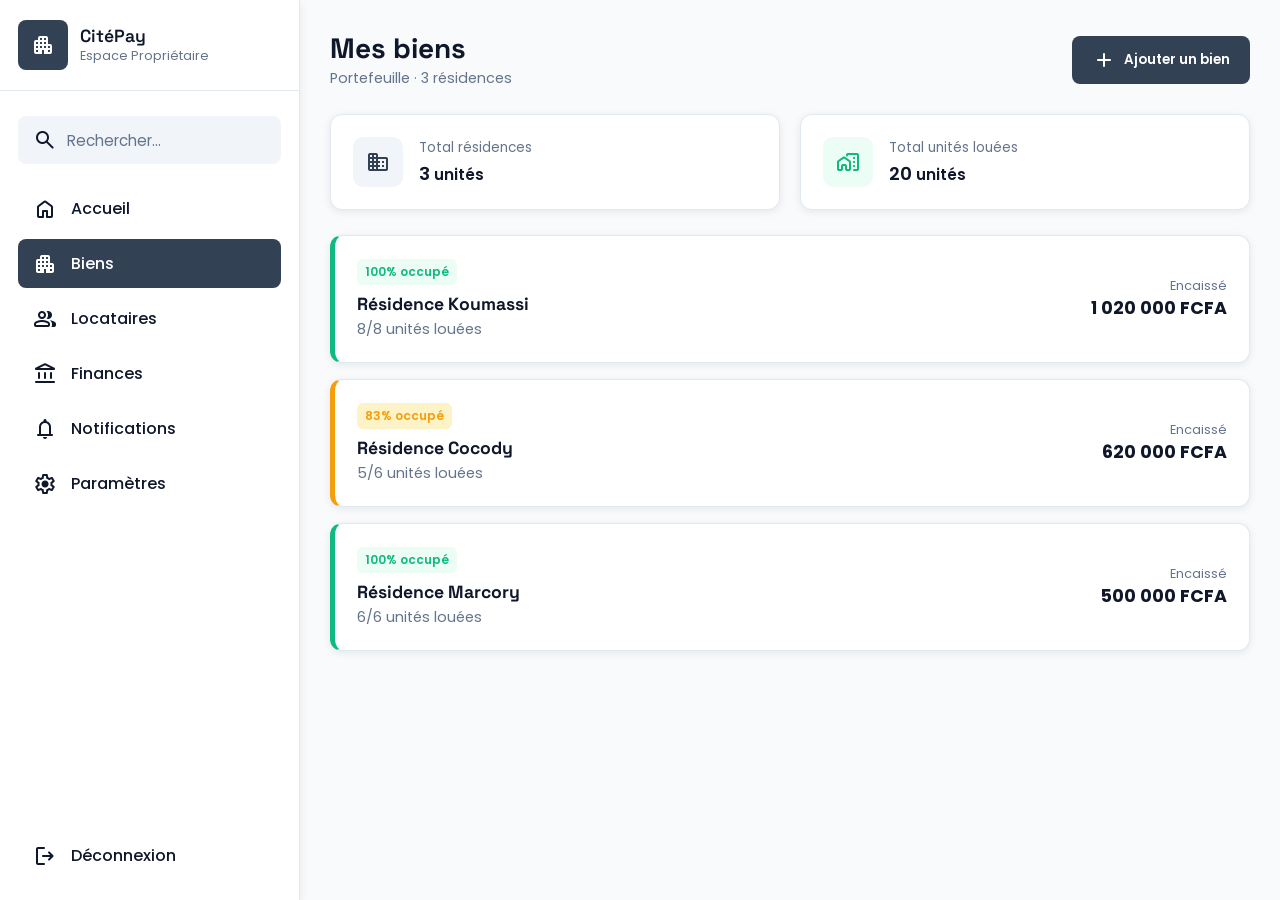
==== commit c15bedb5: "Add files via upload" ====
--- a/biens.html
+++ b/biens.html
@@ -1,167 +1,167 @@
-<!DOCTYPE html>
-<html lang="fr">
-<head>
-    <meta charset="UTF-8">
-    <meta name="viewport" content="width=device-width, initial-scale=1.0">
-    <title>CitéPay — Mes Biens</title>
-    <link rel="preconnect" href="https://fonts.googleapis.com">
-    <link href="https://fonts.googleapis.com/css2?family=Poppins:ital,wght@0,400;0,500;0,600;0,700;1,500&display=swap" rel="stylesheet">
-    <link rel="stylesheet" href="https://fonts.googleapis.com/css2?family=Material+Symbols+Rounded:opsz,wght,FILL,GRAD@20..48,100..700,0..1,-50..200"/>
-    <link rel="stylesheet" href="style.css">
-</head>
-<body>
-    <nav class="site-nav">
-        <button class="sidebar-toggle" aria-expanded="true">
-            <span class="material-symbols-rounded">menu</span>
-        </button>
-        <span class="site-nav-title">CitéPay</span>
-    </nav>
-
-    <div class="container">
-        <aside class="sidebar">
-            <header class="sidebar-header">
-                <div class="header-logo-placeholder">
-                    <span class="material-symbols-rounded">apartment</span>
-                </div>
-                <div class="text header-text">
-                    <span class="name">CitéPay</span>
-                    <span class="profession">Espace Propriétaire</span>
-                </div>
-                <button class="sidebar-toggle" aria-expanded="true">
-                    <span class="material-symbols-rounded">chevron_left</span>
-                </button>
-            </header>
-
-            <div class="sidebar-content">
-                <form action="#" class="search-form" onsubmit="event.preventDefault();">
-                    <span class="material-symbols-rounded">search</span>
-                    <input type="search" placeholder="Rechercher..." required>
-                </form>
-
-                <ul class="menu-list">
-                    <li class="menu-item">
-                        <a href="index.html" class="menu-link">
-                            <span class="material-symbols-rounded">home</span>
-                            <span class="menu-label">Accueil</span>
-                        </a>
-                    </li>
-
-                    <li class="menu-item">
-                        <a href="biens.html" class="menu-link active">
-                            <span class="material-symbols-rounded">apartment</span>
-                            <span class="menu-label">Biens</span>
-                        </a>
-                    </li>
-
-                    <li class="menu-item">
-                        <a href="locataires.html" class="menu-link">
-                            <span class="material-symbols-rounded">group</span>
-                            <span class="menu-label">Locataires</span>
-                        </a>
-                    </li>
-
-                    <li class="menu-item">
-                        <a href="finances.html" class="menu-link">
-                            <span class="material-symbols-rounded">account_balance</span>
-                            <span class="menu-label">Finances</span>
-                        </a>
-                    </li>
-
-                    <li class="menu-item">
-                        <a href="notifications.html" class="menu-link">
-                            <span class="material-symbols-rounded">notifications</span>
-                            <span class="menu-label">Notifications</span>
-                        </a>
-                    </li>
-
-                    <li class="menu-item">
-                        <a href="parametres.html" class="menu-link">
-                            <span class="material-symbols-rounded">settings</span>
-                            <span class="menu-label">Paramètres</span>
-                        </a>
-                    </li>
-                </ul>
-            </div>
-
-            <div class="bottom-content">
-                <li class="menu-item"><a href="deconnexion.html" class="menu-link"><span class="material-symbols-rounded">logout</span><span class="menu-label">Déconnexion</span></a></li>
-            </div>
-        </aside>
-
-        <main class="main-content">
-            <header class="dashboard-header">
-                <div>
-                    <h1 class="page-title">Mes biens</h1>
-                    <p class="subtitle">Portefeuille · 3 résidences</p>
-                </div>
-                <button class="btn-primary">
-                    <span class="material-symbols-rounded">add</span>
-                    Ajouter un bien
-                </button>
-            </header>
-
-            <div class="stats-grid" style="margin-bottom: 25px;">
-                <div class="card stat-card">
-                    <div class="stat-icon bg-accent">
-                        <span class="material-symbols-rounded">domain</span>
-                    </div>
-                    <div class="stat-details">
-                        <span class="stat-title">Total résidences</span>
-                        <span class="stat-value">3 <small>unités</small></span>
-                    </div>
-                </div>
-                <div class="card stat-card">
-                    <div class="stat-icon bg-success">
-                        <span class="material-symbols-rounded">home_work</span>
-                    </div>
-                    <div class="stat-details">
-                        <span class="stat-title">Total unités louées</span>
-                        <span class="stat-value">20 <small>unités</small></span>
-                    </div>
-                </div>
-            </div>
-
-            <!-- Liste des Résidences -->
-            <div style="display: flex; flex-direction: column; gap: 16px;">
-                <div class="card" style="display: flex; justify-content: space-between; align-items: center; border-left: 5px solid var(--success);">
-                    <div>
-                        <span class="status-badge paid" style="margin-bottom: 8px; display: inline-block;">100% occupé</span>
-                        <h3 style="font-size: 1.1rem; margin-bottom: 4px;">Résidence Koumassi</h3>
-                        <p class="subtitle" style="margin: 0;">8/8 unités louées</p>
-                    </div>
-                    <div style="text-align: right;">
-                        <span style="font-size: 0.8rem; color: var(--color-text-placeholder); display: block;">Encaissé</span>
-                        <strong style="font-size: 1.1rem; color: var(--color-text-primary);">1 020 000 FCFA</strong>
-                    </div>
-                </div>
-
-                <div class="card" style="display: flex; justify-content: space-between; align-items: center; border-left: 5px solid var(--warning);">
-                    <div>
-                        <span class="status-badge pending" style="margin-bottom: 8px; display: inline-block;">83% occupé</span>
-                        <h3 style="font-size: 1.1rem; margin-bottom: 4px;">Résidence Cocody</h3>
-                        <p class="subtitle" style="margin: 0;">5/6 unités louées</p>
-                    </div>
-                    <div style="text-align: right;">
-                        <span style="font-size: 0.8rem; color: var(--color-text-placeholder); display: block;">Encaissé</span>
-                        <strong style="font-size: 1.1rem; color: var(--color-text-primary);">620 000 FCFA</strong>
-                    </div>
-                </div>
-
-                <div class="card" style="display: flex; justify-content: space-between; align-items: center; border-left: 5px solid var(--success);">
-                    <div>
-                        <span class="status-badge paid" style="margin-bottom: 8px; display: inline-block;">100% occupé</span>
-                        <h3 style="font-size: 1.1rem; margin-bottom: 4px;">Résidence Marcory</h3>
-                        <p class="subtitle" style="margin: 0;">6/6 unités louées</p>
-                    </div>
-                    <div style="text-align: right;">
-                        <span style="font-size: 0.8rem; color: var(--color-text-placeholder); display: block;">Encaissé</span>
-                        <strong style="font-size: 1.1rem; color: var(--color-text-primary);">500 000 FCFA</strong>
-                    </div>
-                </div>
-            </div>
-        </main>
-    </div>
-    <script src="script.js"></script>
-    <script src="translation.js"></script>
-</body>
+<!DOCTYPE html>
+<html lang="fr">
+<head>
+    <meta charset="UTF-8">
+    <meta name="viewport" content="width=device-width, initial-scale=1.0">
+    <title>CitéPay — Mes Biens</title>
+    <link rel="preconnect" href="https://fonts.googleapis.com">
+    <link href="https://fonts.googleapis.com/css2?family=Poppins:ital,wght@0,400;0,500;0,600;0,700;1,500&display=swap" rel="stylesheet">
+    <link rel="stylesheet" href="https://fonts.googleapis.com/css2?family=Material+Symbols+Rounded:opsz,wght,FILL,GRAD@20..48,100..700,0..1,-50..200"/>
+    <link rel="stylesheet" href="style.css">
+</head>
+<body>
+    <nav class="site-nav">
+        <button class="sidebar-toggle" aria-expanded="true">
+            <span class="material-symbols-rounded">menu</span>
+        </button>
+        <span class="site-nav-title">CitéPay</span>
+    </nav>
+
+    <div class="container">
+        <aside class="sidebar">
+            <header class="sidebar-header">
+                <div class="header-logo-placeholder">
+                    <span class="material-symbols-rounded">apartment</span>
+                </div>
+                <div class="text header-text">
+                    <span class="name">CitéPay</span>
+                    <span class="profession">Espace Propriétaire</span>
+                </div>
+                <button class="sidebar-toggle" aria-expanded="true">
+                    <span class="material-symbols-rounded">chevron_left</span>
+                </button>
+            </header>
+
+            <div class="sidebar-content">
+                <form action="#" class="search-form" onsubmit="event.preventDefault();">
+                    <span class="material-symbols-rounded">search</span>
+                    <input type="search" placeholder="Rechercher..." required>
+                </form>
+
+                <ul class="menu-list">
+                    <li class="menu-item">
+                        <a href="index.html" class="menu-link">
+                            <span class="material-symbols-rounded">home</span>
+                            <span class="menu-label">Accueil</span>
+                        </a>
+                    </li>
+
+                    <li class="menu-item">
+                        <a href="biens.html" class="menu-link active">
+                            <span class="material-symbols-rounded">apartment</span>
+                            <span class="menu-label">Biens</span>
+                        </a>
+                    </li>
+
+                    <li class="menu-item">
+                        <a href="locataires.html" class="menu-link">
+                            <span class="material-symbols-rounded">group</span>
+                            <span class="menu-label">Locataires</span>
+                        </a>
+                    </li>
+
+                    <li class="menu-item">
+                        <a href="finances.html" class="menu-link">
+                            <span class="material-symbols-rounded">account_balance</span>
+                            <span class="menu-label">Finances</span>
+                        </a>
+                    </li>
+
+                    <li class="menu-item">
+                        <a href="notifications.html" class="menu-link">
+                            <span class="material-symbols-rounded">notifications</span>
+                            <span class="menu-label">Notifications</span>
+                        </a>
+                    </li>
+
+                    <li class="menu-item">
+                        <a href="parametres.html" class="menu-link">
+                            <span class="material-symbols-rounded">settings</span>
+                            <span class="menu-label">Paramètres</span>
+                        </a>
+                    </li>
+                </ul>
+            </div>
+
+            <div class="bottom-content">
+                <li class="menu-item"><a href="deconnexion.html" class="menu-link"><span class="material-symbols-rounded">logout</span><span class="menu-label">Déconnexion</span></a></li>
+            </div>
+        </aside>
+
+        <main class="main-content">
+            <header class="dashboard-header">
+                <div>
+                    <h1 class="page-title">Mes biens</h1>
+                    <p class="subtitle">Portefeuille · 3 résidences</p>
+                </div>
+                <button class="btn-primary">
+                    <span class="material-symbols-rounded">add</span>
+                    Ajouter un bien
+                </button>
+            </header>
+
+            <div class="stats-grid" style="margin-bottom: 25px;">
+                <div class="card stat-card">
+                    <div class="stat-icon bg-accent">
+                        <span class="material-symbols-rounded">domain</span>
+                    </div>
+                    <div class="stat-details">
+                        <span class="stat-title">Total résidences</span>
+                        <span class="stat-value">3 <small>unités</small></span>
+                    </div>
+                </div>
+                <div class="card stat-card">
+                    <div class="stat-icon bg-success">
+                        <span class="material-symbols-rounded">home_work</span>
+                    </div>
+                    <div class="stat-details">
+                        <span class="stat-title">Total unités louées</span>
+                        <span class="stat-value">20 <small>unités</small></span>
+                    </div>
+                </div>
+            </div>
+
+            <!-- Liste des Résidences -->
+            <div style="display: flex; flex-direction: column; gap: 16px;">
+                <div class="card" style="display: flex; justify-content: space-between; align-items: center; border-left: 5px solid var(--success);">
+                    <div>
+                        <span class="status-badge paid" style="margin-bottom: 8px; display: inline-block;">100% occupé</span>
+                        <h3 style="font-size: 1.1rem; margin-bottom: 4px;">Résidence Koumassi</h3>
+                        <p class="subtitle" style="margin: 0;">8/8 unités louées</p>
+                    </div>
+                    <div style="text-align: right;">
+                        <span style="font-size: 0.8rem; color: var(--color-text-placeholder); display: block;">Encaissé</span>
+                        <strong style="font-size: 1.1rem; color: var(--color-text-primary);">1 020 000 FCFA</strong>
+                    </div>
+                </div>
+
+                <div class="card" style="display: flex; justify-content: space-between; align-items: center; border-left: 5px solid var(--warning);">
+                    <div>
+                        <span class="status-badge pending" style="margin-bottom: 8px; display: inline-block;">83% occupé</span>
+                        <h3 style="font-size: 1.1rem; margin-bottom: 4px;">Résidence Cocody</h3>
+                        <p class="subtitle" style="margin: 0;">5/6 unités louées</p>
+                    </div>
+                    <div style="text-align: right;">
+                        <span style="font-size: 0.8rem; color: var(--color-text-placeholder); display: block;">Encaissé</span>
+                        <strong style="font-size: 1.1rem; color: var(--color-text-primary);">620 000 FCFA</strong>
+                    </div>
+                </div>
+
+                <div class="card" style="display: flex; justify-content: space-between; align-items: center; border-left: 5px solid var(--success);">
+                    <div>
+                        <span class="status-badge paid" style="margin-bottom: 8px; display: inline-block;">100% occupé</span>
+                        <h3 style="font-size: 1.1rem; margin-bottom: 4px;">Résidence Marcory</h3>
+                        <p class="subtitle" style="margin: 0;">6/6 unités louées</p>
+                    </div>
+                    <div style="text-align: right;">
+                        <span style="font-size: 0.8rem; color: var(--color-text-placeholder); display: block;">Encaissé</span>
+                        <strong style="font-size: 1.1rem; color: var(--color-text-primary);">500 000 FCFA</strong>
+                    </div>
+                </div>
+            </div>
+        </main>
+    </div>
+    <script src="script.js"></script>
+    <script src="translation.js"></script>
+</body>
 </html>
--- a/style.css
+++ b/style.css
@@ -1,1667 +1,1516 @@
-/* ================= =========================================================
-   FICHIER STYLE.CSS — APPLICATION CITÉPAY
-   --------------------------------------------------------------------------
-   Pages rattachées à ce fichier :
-     - index.html        : Tableau de bord principal (Accueil)
-     - biens.html        : Gestion et suivi des biens immobiliers et résidences
-     - finances.html     : Suivi des flux financiers et transactions
-     - notifications.html: Alertes et messages d'échéance
-     - parametres.html   : Profil, moyens de paiement et sécurité
-     - connexion.html    : Page de connexion (Auth)
-     - deconnexion.html  : Page de fermeture de session
-   ========================================================================== */
-
-
-/* ================= IMPORTATION DES POLICES (Toutes les pages) ================= */
-@import url('https://fonts.googleapis.com/css2?family=Poppins:ital,wght@0,400;0,500;0,600;0,700;1,500&family=Space+Grotesk:wght@500;600;700&display=swap');
-
-/* Réinitialisation universelle des marges et des boîtes */
-* {
-    font-family: 'Poppins', sans-serif;
-    margin: 0;
-    padding: 0;
-    box-sizing: border-box;
-}
-
-/* ================= PALETTE DE COULEURS — MODE PROPRIÉTAIRE (ANTHRACITE CHIC) ================= */
-:root {
-    /* Couleurs Principales (Gris Anthracite / Étain) */
-    --primary: #334155;
-    --primary-hover: #1E293B;
-    --primary-light: #F1F5F9;
-
-    /* Textes et Arrière-plans */
-    --color-text-primary: #0F172A;
-    --color-text-placeholder: #64748B;
-    --color-bg-primary: #F8FAFC;
-    --color-bg-secondary: #F1F5F9;
-    --color-bg-sidebar: #FFFFFF;
-    --color-border-hr: #E2E8F0;
-    
-    /* Variables de Survol adaptées à la charte */
-    --color-hover-primary: #334155;
-    --color-hover-secondary: #E2E8F0;
-    --color-shadow: rgba(15, 23, 42, 0.08);
-
-    /* États et Badges */
-    --success: #10B981;
-    --success-light: #ECFDF5;
-    --warning: #F59E0B;
-    --warning-light: #FEF3C7;
-    --danger: #EF4444;
-}
-
-/* Configuration globale du corps de la page */
-body {
-    background: var(--color-bg-primary);
-    color: var(--color-text-primary);
-}
-
-/* Application de Space Grotesk aux titres principaux (Toutes les pages) */
-h1, h2, h3, .name, .page-title, .site-nav-title, .logout-title, .auth-title {
-    font-family: 'Space Grotesk', sans-serif;
-}
-
-/* ================= SIDEBAR (Commune à toutes les pages principales) ================= */
-.sidebar {
-    background: var(--color-bg-sidebar);
-    width: 300px;
-    height: 100vh;
-    top: 0;
-    flex-shrink: 0;
-    display: flex;
-    flex-direction: column;
-    position: sticky;
-    border-right: 1px solid var(--color-border-hr);
-    box-shadow: 0 3px 9px var(--color-shadow);
-    transition: width 0.3s ease;
-    z-index: 100;
-    overflow: hidden;
-}
-
-.sidebar.collapsed {
-    width: 90px;
-}
-
-.sidebar .sidebar-header {
-    display: flex;
-    align-items: center;
-    position: relative;
-    padding: 20px 18px;
-    border-bottom: 1px solid var(--color-border-hr);
-}
-
-.sidebar.collapsed .sidebar-header {
-    justify-content: center;
-    padding: 20px 0;
-}
-
-.header-logo-placeholder {
-    width: 50px;
-    height: 50px;
-    border-radius: 8px;
-    background: var(--color-hover-primary);
-    color: #ffffff;
-    display: flex;
-    align-items: center;
-    justify-content: center;
-    flex-shrink: 0;
-}
-
-.sidebar-header .header-text {
-    display: flex;
-    flex-direction: column;
-    margin-left: 12px;
-    flex: 1;
-    min-width: 0;
-    align-items: flex-start;
-}
-
-.sidebar.collapsed .header-text {
-    display: none;
-}
-
-.header-text .name {
-    font-weight: 600;
-    font-size: 1.1rem;
-    color: var(--color-text-primary);
-}
-
-.header-text .profession {
-    font-size: 0.8rem;
-    color: var(--color-text-placeholder);
-}
-
-.site-nav .sidebar-toggle,
-.sidebar-header .sidebar-toggle {
-    height: 40px;
-    width: 40px;
-    border: none;
-    cursor: pointer;
-    border-radius: 8px;
-    position: absolute;
-    right: 18px;
-    display: flex;
-    align-items: center;
-    justify-content: center;
-    color: var(--color-text-primary);
-    background: var(--color-bg-secondary);
-}
-
-.sidebar.collapsed .sidebar-header .sidebar-toggle {
-    display: none;
-}
-
-.site-nav .sidebar-toggle:hover,
-.sidebar-header .sidebar-toggle:hover {
-    background: var(--color-hover-secondary);
-}
-
-.sidebar .sidebar-content {
-    padding: 20px 18px;
-    overflow: hidden;
-    flex: 1;
-    min-height: 0;
-}
-
-.sidebar-content .search-form {
-    background: var(--color-bg-secondary);
-    border-radius: 8px;
-    min-height: 48px;
-    display: flex;
-    align-items: center;
-    padding: 0 15px;
-    margin: 5px 0 20px;
-}
-
-.sidebar.collapsed .search-form {
-    justify-content: center;
-    padding: 0;
-}
-
-.sidebar.collapsed .search-form input {
-    display: none;
-}
-
-.search-form input {
-    border: none;
-    outline: none;
-    background: none;
-    font-size: 0.95rem;
-    margin-left: 10px;
-    width: 100%;
-    color: var(--color-text-primary);
-}
-
-.search-form input::placeholder {
-    color: var(--color-text-placeholder);
-}
-
-.sidebar-content .menu-list {
-    list-style: none;
-    display: flex;
-    flex-direction: column;
-    gap: 6px;
-}
-
-.menu-list .menu-link,
-.bottom-content .menu-link {
-    display: flex;
-    align-items: center;
-    color: var(--color-text-primary);
-    text-decoration: none;
-    gap: 14px;
-    white-space: nowrap;
-    padding: 12px 15px;
-    border-radius: 8px;
-    transition: transform 0.2s ease, background-color 0.2s ease;
-    font-weight: 500;
-}
-
-.menu-link:active {
-    transform: scale(0.96);
-}
-
-.sidebar.collapsed .menu-label {
-    display: none;
-}
-
-.sidebar.collapsed .menu-link {
-    justify-content: center;
-    padding: 12px 0;
-}
-
-.menu-list .menu-link:is(:hover, .active),
-.bottom-content .menu-link:is(:hover, .active) {
-    background: var(--color-hover-primary);
-    color: #ffffff;
-}
-
-.bottom-content {
-    padding: 0 18px 20px;
-    list-style: none;
-}
-
-/* ================= CONTENEUR GLOBAL & AGENCEMENT (Toutes les pages) ================= */
-.container {
-    display: flex;
-    min-height: 100vh;
-}
-
-.main-content {
-    flex: 1;
-    padding: 30px;
-    background: var(--color-bg-primary);
-    overflow-x: hidden;
-    overflow-y: auto;
-}
-
-.dashboard-header {
-    display: flex;
-    justify-content: space-between;
-    align-items: center;
-    margin-bottom: 25px;
-}
-
-.page-title {
-    font-size: 1.75rem;
-    font-weight: 700;
-    color: var(--color-text-primary);
-}
-
-.subtitle {
-    font-size: 0.9rem;
-    color: var(--color-text-placeholder);
-    margin-top: 2px;
-}
-
-.user-avatar {
-    width: 46px;
-    height: 46px;
-    border-radius: 50%;
-    background: var(--color-bg-secondary);
-    color: var(--color-hover-primary);
-    display: flex;
-    align-items: center;
-    justify-content: center;
-    font-weight: 700;
-    border: 2px solid var(--color-hover-primary);
-}
-
-.card {
-    border-radius: 12px;
-    padding: 22px;
-    background-color: var(--color-bg-sidebar);
-    box-shadow: 0 2px 8px var(--color-shadow);
-    border: 1px solid var(--color-border-hr);
-}
-
-/* ================= STATS CARDS ================= */
-.stats-grid {
-    display: grid;
-    grid-template-columns: repeat(auto-fit, minmax(240px, 1fr));
-    gap: 20px;
-    margin-bottom: 25px;
-}
-
-.stat-card {
-    display: flex;
-    align-items: center;
-    gap: 16px;
-}
-
-.stat-icon {
-    width: 50px;
-    height: 50px;
-    border-radius: 10px;
-    display: flex;
-    align-items: center;
-    justify-content: center;
-    flex-shrink: 0;
-}
-
-.bg-warning { background: var(--warning-light); color: var(--warning); }
-.bg-accent { background: var(--color-bg-secondary); color: var(--primary); }
-.bg-success { background: var(--success-light); color: var(--success); }
-
-.stat-details {
-    display: flex;
-    flex-direction: column;
-}
-
-.stat-title {
-    font-size: 0.85rem;
-    color: var(--color-text-placeholder);
-}
-
-.stat-value {
-    font-size: 1.15rem;
-    font-weight: 600;
-    color: var(--color-text-primary);
-    margin-top: 2px;
-}
-
-.text-success { color: var(--success); }
-
-/* ================= INTERACTIVE CARDS & HERO ================= */
-.dashboard-grid {
-    display: grid;
-    grid-template-columns: 2fr 1fr;
-    gap: 20px;
-    margin-bottom: 25px;
-}
-
-.payment-hero-card {
-    background: linear-gradient(135deg, #1E293B 0%, #0F172A 100%);
-    color: #ffffff;
-    display: flex;
-    align-items: center;
-    position: relative;
-    overflow: hidden;
-}
-
-.payment-hero-card::after {
-    content: '';
-    position: absolute;
-    right: -20px;
-    bottom: -20px;
-    width: 150px;
-    height: 150px;
-    background: var(--color-hover-primary);
-    border-radius: 50%;
-    opacity: 0.15;
-}
-
-.badge-due {
-    background: rgba(245, 158, 11, 0.2);
-    color: #FBBF24;
-    padding: 4px 10px;
-    border-radius: 20px;
-    font-size: 0.75rem;
-    font-weight: 600;
-    text-transform: uppercase;
-}
-
-.payment-hero-card h2 {
-    font-size: 1.6rem;
-    margin: 10px 0 4px;
-}
-
-.payment-hero-card p {
-    color: #94A3B8;
-    font-size: 0.9rem;
-    margin-bottom: 18px;
-}
-
-/* ================= BOUTONS (Toutes les pages) ================= */
-.btn-primary {
-    background: var(--color-hover-primary);
-    color: #ffffff;
-    border: none;
-    padding: 12px 20px;
-    border-radius: 8px;
-    font-weight: 600;
-    cursor: pointer;
-    text-decoration: none;
-    display: inline-flex;
-    align-items: center;
-    gap: 8px;
-    transition: transform 0.2s, background-color 0.2s;
-}
-
-.btn-primary:hover {
-    background-color: var(--primary-hover);
-    transform: translateY(-2px);
-}
-
-.btn-secondary {
-    background: var(--color-bg-secondary);
-    color: var(--color-text-primary);
-    border: 1px solid var(--color-border-hr);
-    padding: 10px 18px;
-    border-radius: 8px;
-    font-weight: 500;
-    cursor: pointer;
-    text-decoration: none;
-    display: inline-flex;
-    align-items: center;
-    gap: 8px;
-    transition: all 0.2s ease;
-}
-
-.btn-secondary:hover {
-    background: var(--color-hover-secondary);
-}
-
-.btn-sm {
-    padding: 6px 12px;
-    font-size: 0.8rem;
-}
-
-.btn-icon {
-    background: transparent;
-    border: none;
-    color: var(--color-text-placeholder);
-    padding: 6px;
-    border-radius: 8px;
-    cursor: pointer;
-    transition: background 0.2s ease, color 0.2s ease;
-    display: inline-flex;
-    align-items: center;
-    justify-content: center;
-}
-
-.btn-icon:hover {
-    background: var(--color-bg-secondary);
-    color: var(--color-hover-primary);
-}
-
-/* ================= QUICK ACTIONS ================= */
-.quick-actions-card h3 {
-    font-size: 1.05rem;
-    margin-bottom: 15px;
-}
-
-.quick-grid {
-    display: grid;
-    grid-template-columns: repeat(2, 1fr);
-    gap: 12px;
-}
-
-.quick-item {
-    text-decoration: none;
-    background: var(--color-bg-primary);
-    border: 1px solid var(--color-border-hr);
-    padding: 12px;
-    border-radius: 8px;
-    display: flex;
-    flex-direction: column;
-    align-items: center;
-    gap: 6px;
-    color: var(--color-text-primary);
-    font-size: 0.8rem;
-    font-weight: 500;
-    transition: all 0.2s ease;
-}
-
-.quick-item:hover {
-    background: var(--color-bg-sidebar);
-    border-color: var(--color-hover-primary);
-    color: var(--color-hover-primary);
-}
-
-.quick-icon {
-    color: var(--color-hover-primary);
-}
-
-/* ================= TABLEAUX & LISTES ================= */
-.content-grid {
-    display: grid;
-    grid-template-columns: 2fr 1fr;
-    gap: 20px;
-}
-
-.card-header {
-    display: flex;
-    justify-content: space-between;
-    align-items: center;
-    margin-bottom: 15px;
-}
-
-.card-header h3 {
-    font-size: 1.05rem;
-}
-
-.link-more {
-    color: var(--color-hover-primary);
-    text-decoration: none;
-    font-size: 0.85rem;
-    font-weight: 600;
-}
-
-.table-responsive {
-    overflow-x: auto;
-}
-
-.data-table {
-    width: 100%;
-    border-collapse: collapse;
-    text-align: left;
-    font-size: 0.9rem;
-}
-
-.data-table th {
-    padding: 10px;
-    color: var(--color-text-placeholder);
-    border-bottom: 1px solid var(--color-border-hr);
-    font-weight: 500;
-}
-
-.data-table td {
-    padding: 12px 10px;
-    border-bottom: 1px solid var(--color-border-hr);
-}
-
-.data-table td .material-symbols-rounded {
-    font-size: 1.25rem;
-    vertical-align: middle;
-}
-
-.status-badge {
-    padding: 4px 8px;
-    border-radius: 6px;
-    font-size: 0.75rem;
-    font-weight: 600;
-}
-
-.status-badge.paid {
-    background: var(--success-light);
-    color: var(--success);
-}
-
-.status-badge.pending {
-    background: var(--warning-light);
-    color: var(--warning);
-}
-
-.doc-list {
-    list-style: none;
-    display: flex;
-    flex-direction: column;
-    gap: 12px;
-}
-
-.doc-item {
-    display: flex;
-    align-items: center;
-    justify-content: space-between;
-    padding: 10px;
-    border-radius: 8px;
-    background: var(--color-bg-primary);
-    border: 1px solid var(--color-border-hr);
-}
-
-.doc-info {
-    display: flex;
-    align-items: center;
-    gap: 12px;
-}
-
-.doc-icon {
-    color: var(--color-hover-primary);
-}
-
-.doc-title {
-    display: block;
-    font-size: 0.85rem;
-    font-weight: 600;
-}
-
-.doc-sub {
-    display: block;
-    font-size: 0.75rem;
-    color: var(--color-text-placeholder);
-}
-
-/* ================= PAGE PAIEMENTS & DOCUMENTS ================= */
-.filter-row {
-    display: flex;
-    gap: 10px;
-    margin-bottom: 20px;
-    flex-wrap: wrap;
-}
-
-.filter-chip {
-    background: var(--color-bg-sidebar);
-    border: 1px solid var(--color-border-hr);
-    color: var(--color-text-placeholder);
-    padding: 8px 18px;
-    border-radius: 20px;
-    font-size: 0.85rem;
-    font-weight: 500;
-    cursor: pointer;
-    transition: all 0.3s ease;
-}
-
-.filter-chip:hover,
-.filter-chip.active {
-    background: var(--color-hover-primary);
-    color: #ffffff;
-    border-color: var(--color-hover-primary);
-}
-
-.section-header-title {
-    font-size: 1.15rem;
-    font-weight: 600;
-    margin: 25px 0 15px;
-    color: var(--color-text-primary);
-}
-
-.badge-success-soft {
-    background: var(--success-light);
-    color: var(--success);
-}
-
-.mb-large {
-    margin-bottom: 2rem;
-}
-
-.grid-single {
-    grid-template-columns: 1fr;
-}
-
-.document-section {
-    transition: opacity 0.3s ease;
-}
-
-/* ================= STYLES SPÉCIFIQUES — PAGE FINANCES ================= */
-.stat-icon-danger {
-    background: rgba(239, 68, 68, 0.1); 
-    color: var(--danger);
-}
-
-.next-payment-card {
-    margin-bottom: 25px; 
-    display: flex; 
-    align-items: center; 
-    justify-content: space-between;
-}
-
-.next-payment-info {
-    display: flex; 
-    align-items: center; 
-    gap: 14px;
-}
-
-.next-payment-icon {
-    width: 44px; 
-    height: 44px; 
-    border-radius: 10px; 
-    background: var(--color-bg-secondary); 
-    color: var(--primary); 
-    display: flex; 
-    align-items: center; 
-    justify-content: center;
-}
-
-.next-payment-title {
-    display: block; 
-    font-size: 0.95rem;
-}
-
-.chart-card {
-    margin-bottom: 25px;
-}
-
-.chart-card-header {
-    margin-bottom: 20px;
-}
-
-.chart-container {
-    display: flex; 
-    flex-direction: column; 
-    gap: 16px;
-}
-
-.chart-row {
-    display: flex;
-    flex-direction: column;
-    gap: 6px;
-}
-
-.chart-info {
-    display: flex; 
-    justify-content: space-between; 
-    font-size: 0.85rem;
-}
-
-.chart-month {
-    font-weight: 500;
-}
-
-.chart-amount {
-    color: var(--color-text-placeholder);
-}
-
-.text-success-bold {
-    color: var(--success); 
-    font-weight: 600;
-}
-
-.chart-bar-bg {
-    width: 100%; 
-    background: var(--color-bg-secondary); 
-    height: 10px; 
-    border-radius: 5px; 
-    overflow: hidden;
-}
-
-.chart-bar-fill {
-    height: 100%; 
-    border-radius: 5px;
-}
-
-.bar-june {
-    width: 75%; 
-    background: var(--primary);
-}
-
-.bar-july {
-    width: 85%; 
-    background: var(--primary);
-}
-
-.bar-august {
-    width: 95%; 
-    background: var(--success);
-}
-
-.status-badge-danger {
-    background: rgba(239, 68, 68, 0.1); 
-    color: var(--danger);
-}
-
-.table-user-cell {
-    display: flex; 
-    align-items: center; 
-    gap: 10px;
-}
-
-.table-avatar {
-    width: 32px; 
-    height: 32px; 
-    border-radius: 50%; 
-    background: var(--color-bg-secondary); 
-    color: var(--primary); 
-    display: flex; 
-    align-items: center; 
-    justify-content: center; 
-    font-weight: 600; 
-    font-size: 0.8rem;
-}
-
-/* ================= PAGE NOTIFICATIONS ================= */
-.notification-list {
-    display: flex;
-    flex-direction: column;
-    gap: 1rem;
-}
-
-.notification-card {
-    display: flex;
-    gap: 1.25rem;
-    padding: 1.25rem;
-    align-items: flex-start;
-    border-radius: 12px;
-    background-color: var(--color-bg-sidebar);
-    border: 1px solid var(--color-border-hr);
-    box-shadow: 0 2px 8px var(--color-shadow);
-    transition: background-color 0.2s ease, border-color 0.2s ease;
-}
-
-.notification-card.unread {
-    background-color: var(--color-bg-primary);
-    border-left: 4px solid var(--color-hover-primary);
-}
-
-.notification-icon {
-    display: flex;
-    align-items: center;
-    justify-content: center;
-    width: 44px;
-    height: 44px;
-    border-radius: 10px;
-    flex-shrink: 0;
-}
-
-.notification-icon .material-symbols-rounded {
-    font-size: 1.4rem;
-}
-
-.icon-warning {
-    background-color: var(--warning-light);
-    color: var(--warning);
-}
-
-.icon-success {
-    background-color: var(--success-light);
-    color: var(--success);
-}
-
-.icon-info {
-    background-color: var(--color-bg-secondary);
-    color: var(--color-hover-primary);
-}
-
-.notification-content {
-    flex: 1;
-}
-
-.notification-header {
-    display: flex;
-    justify-content: space-between;
-    align-items: center;
-    margin-bottom: 0.35rem;
-}
-
-.notification-title {
-    font-weight: 600;
-    color: var(--color-text-primary);
-    font-size: 0.95rem;
-}
-
-.notification-time {
-    font-size: 0.8rem;
-    color: var(--color-text-placeholder);
-}
-
-.notification-body {
-    font-size: 0.9rem;
-    color: var(--color-text-primary);
-    line-height: 1.45;
-    margin-bottom: 0.75rem;
-}
-
-.notification-actions {
-    display: flex;
-    gap: 0.5rem;
-    align-items: center;
-}
-
-/* ================= PAGE DÉCONNEXION ================= */
-.logout-body {
-    display: flex;
-    align-items: center;
-    justify-content: center;
-    min-height: 100vh;
-    margin: 0;
-    padding: 20px;
-    background-color: var(--color-bg-primary);
-}
-
-.logout-card {
-    background-color: var(--color-bg-sidebar);
-    border: 1px solid var(--color-border-hr);
-    border-radius: 16px;
-    padding: 40px 32px;
-    max-width: 420px;
-    width: 100%;
-    text-align: center;
-    box-shadow: 0 10px 25px -5px var(--color-shadow);
-}
-
-.logout-icon-wrapper {
-    width: 72px;
-    height: 72px;
-    margin: 0 auto 20px auto;
-    background-color: rgba(239, 68, 68, 0.1);
-    border-radius: 50%;
-    display: flex;
-    align-items: center;
-    justify-content: center;
-}
-
-.logout-icon {
-    font-size: 2.2rem;
-    color: var(--danger);
-}
-
-.logout-title {
-    font-size: 1.5rem;
-    font-weight: 700;
-    color: var(--color-text-primary);
-    margin-bottom: 12px;
-}
-
-.logout-message {
-    font-size: 0.95rem;
-    color: var(--color-text-placeholder);
-    line-height: 1.5;
-    margin-bottom: 24px;
-}
-
-.logout-loader {
-    width: 100%;
-    height: 6px;
-    background-color: var(--color-border-hr);
-    border-radius: 10px;
-    overflow: hidden;
-    margin-bottom: 28px;
-}
-
-.loader-bar {
-    width: 100%;
-    height: 100%;
-    background-color: var(--danger);
-    border-radius: 10px;
-    animation: logoutProgress 2s ease-in-out infinite;
-    transform-origin: left;
-}
-
-@keyframes logoutProgress {
-    0% { transform: scaleX(0); }
-    50% { transform: scaleX(0.7); }
-    100% { transform: scaleX(1); }
-}
-
-.logout-actions {
-    display: flex;
-    flex-direction: column;
-    gap: 12px;
-}
-
-.btn-block {
-    width: 100%;
-    justify-content: center;
-    text-decoration: none;
-    box-sizing: border-box;
-}
-
-/* ================= PAGE DE CONNEXION (AUTH) ================= */
-.auth-container {
-    min-height: 100vh;
-    display: flex;
-    align-items: center;
-    justify-content: center;
-    padding: 20px;
-    background: var(--color-bg-primary);
-}
-
-.auth-card {
-    background: var(--color-bg-sidebar);
-    border: 1px solid var(--color-border-hr);
-    border-radius: 16px;
-    padding: 40px 32px;
-    width: 100%;
-    max-width: 440px;
-    box-shadow: 0 10px 25px -5px var(--color-shadow);
-}
-
-.auth-header {
-    text-align: center;
-    margin-bottom: 28px;
-}
-
-.auth-logo {
-    width: 56px;
-    height: 56px;
-    border-radius: 12px;
-    background: var(--color-hover-primary);
-    color: #ffffff;
-    display: flex;
-    align-items: center;
-    justify-content: center;
-    margin: 0 auto 16px;
-}
-
-.auth-logo span {
-    font-size: 2rem;
-}
-
-.auth-title {
-    font-size: 1.5rem;
-    font-weight: 700;
-    color: var(--color-text-primary);
-    margin-bottom: 6px;
-}
-
-.auth-subtitle {
-    font-size: 0.88rem;
-    color: var(--color-text-placeholder);
-}
-
-.auth-form {
-    display: flex;
-    flex-direction: column;
-    gap: 20px;
-}
-
-.form-group {
-    display: flex;
-    flex-direction: column;
-    gap: 8px;
-}
-
-.form-label {
-    font-size: 0.85rem;
-    font-weight: 600;
-    color: var(--color-text-primary);
-}
-
-.input-wrapper {
-    position: relative;
-    display: flex;
-    align-items: center;
-}
-
-.input-wrapper .input-icon {
-    position: absolute;
-    left: 14px;
-    color: var(--color-text-placeholder);
-    font-size: 1.25rem;
-    pointer-events: none;
-}
-
-.form-input {
-    width: 100%;
-    padding: 12px 14px 12px 42px;
-    background: var(--color-bg-primary);
-    border: 1px solid var(--color-border-hr);
-    border-radius: 8px;
-    font-size: 0.95rem;
-    color: var(--color-text-primary);
-    outline: none;
-    transition: border-color 0.2s, box-shadow 0.2s;
-}
-
-.form-input:focus {
-    border-color: var(--color-hover-primary);
-    box-shadow: 0 0 0 3px rgba(79, 70, 229, 0.15);
-}
-
-.toggle-password {
-    position: absolute;
-    right: 12px;
-    background: transparent;
-    border: none;
-    color: var(--color-text-placeholder);
-    cursor: pointer;
-    padding: 4px;
-    display: flex;
-    align-items: center;
-    justify-content: center;
-    border-radius: 4px;
-}
-
-.toggle-password:hover {
-    color: var(--color-text-primary);
-}
-
-.form-options {
-    display: flex;
-    align-items: center;
-    justify-content: space-between;
-    font-size: 0.85rem;
-}
-
-.remember-me {
-    display: flex;
-    align-items: center;
-    gap: 8px;
-    cursor: pointer;
-    color: var(--color-text-primary);
-    font-weight: 500;
-}
-
-.remember-me input[type="checkbox"] {
-    accent-color: var(--color-hover-primary);
-    width: 16px;
-    height: 16px;
-    cursor: pointer;
-}
-
-.forgot-link {
-    color: var(--color-hover-primary);
-    text-decoration: none;
-    font-weight: 600;
-    transition: opacity 0.2s;
-}
-
-.forgot-link:hover {
-    text-decoration: underline;
-}
-
-.btn-submit {
-    width: 100%;
-    justify-content: center;
-    padding: 14px;
-    font-size: 0.95rem;
-    margin-top: 6px;
-}
-
-.auth-footer {
-    margin-top: 24px;
-    text-align: center;
-    font-size: 0.85rem;
-    color: var(--color-text-placeholder);
-}
-
-.auth-footer a {
-    color: var(--color-hover-primary);
-    text-decoration: none;
-    font-weight: 600;
-}
-
-.auth-footer a:hover {
-    text-decoration: underline;
-}
-
-/* ================= MOBILE RESPONSIVE & NAVIGATION ================= */
-.site-nav {
-    position: sticky;
-    display: none;
-    top: 0;
-    padding: 15px 20px;
-    background: var(--color-bg-sidebar);
-    border-bottom: 1px solid var(--color-border-hr);
-    z-index: 1000;
-    align-items: center;
-    gap: 15px;
-    transition: transform 0.3s ease;
-}
-
-.site-nav-title {
-    font-weight: 700;
-    font-size: 1.2rem;
-}
-
-.site-nav .sidebar-toggle {
-    position: static;
-}
-
-/* En grands écrans Desktop (au-dessus de 768px), la sidebar reste verticale sur le côté gauche */
-@media (min-width: 769px) {
-    .container {
-        display: flex;
-        flex-direction: row;
-    }
-
-    .sidebar {
-        position: sticky;
-        top: 0;
-        height: 100vh;
-        width: 300px;
-    }
-
-    /* Masquer le bouton flèche/chevron de la sidebar en mode normal */
-    .sidebar-header .sidebar-toggle {
-        display: none !important;
-    }
-}
-
-@media (max-width: 992px) {
-    .dashboard-grid, .content-grid {
-        grid-template-columns: 1fr;
-    }
-}
-
-/* Mode Mobile & Tablette : Liquid Navigation Bar */
-@media (max-width: 768px) {
-    .container {
-        flex-direction: column;
-    }
-
-    .site-nav {
-        display: none !important;
-    }
-
-    /* Conteneur principal de la barre flottante */
-    .sidebar {
-        position: fixed !important;
-        bottom: 20px !important;
-        top: auto !important;
-        left: 50% !important;
-        transform: translateX(-50%) !important;
-        width: 380px !important;
-        max-width: 92% !important;
-        height: 70px !important;
-        background: #0f172a !important; /* Anthracite sombre */
-        border-radius: 16px !important;
-        box-shadow: 0 15px 25px rgba(0, 0, 0, 0.25) !important;
-        z-index: 8000 !important;
-        padding: 0 !important;
-        border: none !important;
-        overflow: visible !important; /* Permet à la bulle de sortir vers le haut */
-    }
-
-    .sidebar-header, 
-    .sidebar-content .search-form, 
-    .bottom-content {
-        display: none !important;
-    }
-
-    .sidebar-content {
-        height: 100%;
-        width: 100%;
-        padding: 0 !important;
-    }
-
-    .sidebar-content .menu-list {
-        position: relative;
-        display: flex !important;
-        width: 100% !important;
-        height: 100% !important;
-        margin: 0 !important;
-        padding: 0 !important;
-        list-style: none !important;
-        flex-direction: row !important;
-    }
-
-    .menu-item {
-        position: relative;
-        list-style: none;
-        width: 20%; /* 5 éléments = 20% chacun */
-        height: 70px;
-        z-index: 1;
-    }
-
-    .menu-link {
-        position: relative;
-        display: flex !important;
-        flex-direction: column !important;
-        justify-content: center !important;
-        align-items: center !important;
-        width: 100% !important;
-        height: 100% !important;
-        text-align: center;
-        background: transparent !important;
-        text-decoration: none;
-    }
-
-    .menu-link .icon {
-        position: relative;
-        display: flex;
-        align-items: center;
-        justify-content: center;
-        transition: transform 0.5s cubic-bezier(0.4, 0, 0.2, 1);
-        color: #ffffff;
-    }
-
-    .menu-link .icon span {
-        font-size: 1.5rem;
-    }
-
-    /* Élévation de l'icône sélectionnée dans la bulle blanche */
-    .menu-item.active .menu-link .icon {
-        transform: translateY(-32px);
-        color: #0f172a !important;
-        z-index: 10;
-    }
-
-    /* Animation de l'étiquette sous l'icône */
-    .menu-label {
-        position: absolute;
-        color: #ffffff;
-        font-size: 0.7rem !important;
-        font-weight: 500;
-        transition: 0.5s ease;
-        opacity: 0;
-        transform: translateY(20px);
-        display: block !important;
-    }
-
-    .menu-item.active .menu-label {
-        opacity: 1;
-        transform: translateY(16px);
-    }
-
-    /* ================= LA BULLE BLANCHE & VAGUES ================= */
-    .indicator {
-        position: absolute;
-        top: -50%;
-        width: 62px;
-        height: 62px;
-        background: #ffffff;
-        border-radius: 50%;
-        border: 6px solid var(--color-bg-primary); /* S'associe parfaitement au fond de la page */
-        transition: transform 0.5s cubic-bezier(0.4, 0, 0.2, 1);
-    }
-
-    /* Découpe de la vague gauche */
-    .indicator::before {
-        content: '';
-        position: absolute;
-        top: 50%;
-        left: -22px;
-        width: 20px;
-        height: 20px;
-        background: transparent;
-        border-top-right-radius: 20px;
-        box-shadow: 1px -10px 0 0 var(--color-bg-primary);
-    }
-
-    /* Découpe de la vague droite */
-    .indicator::after {
-        content: '';
-        position: absolute;
-        top: 50%;
-        right: -22px;
-        width: 20px;
-        height: 20px;
-        background: transparent;
-        border-top-left-radius: 20px;
-        box-shadow: -1px -10px 0 0 var(--color-bg-primary);
-    }
-
-    /* Déplacement dynamique de la bulle selon l’onglet actif */
-    .menu-item:nth-child(1).active ~ .indicator { transform: translateX(calc(70px * 0 + 6px)); }
-    .menu-item:nth-child(2).active ~ .indicator { transform: translateX(calc(70px * 1 + 6px)); }
-    .menu-item:nth-child(3).active ~ .indicator { transform: translateX(calc(70px * 2 + 6px)); }
-    .menu-item:nth-child(4).active ~ .indicator { transform: translateX(calc(70px * 3 + 6px)); }
-    .menu-item:nth-child(5).active ~ .indicator { transform: translateX(calc(70px * 4 + 6px)); }
-
-    .main-content {
-        padding: 20px;
-        margin-bottom: 100px !important;
-    }
-}
-
-    /* Barre de Navigation Mobile Flottante Style "Pill / Floating" */
-    .sidebar {
-        position: fixed !important;
-        bottom: 15px !important;
-        top: auto !important;
-        left: 50% !important;
-        transform: translateX(-50%) !important;
-        width: min(400px, 92%) !important;
-        height: 70px !important;
-        background: var(--color-bg-sidebar) !important;
-        border-radius: 16px !important;
-        box-shadow: 0 15px 25px rgba(0, 0, 0, 0.15) !important;
-        border: 1px solid var(--color-border-hr) !important;
-        z-index: 8000 !important;
-        padding: 0 10px !important;
-        display: flex !important;
-        justify-content: center !important;
-        align-items: center !important;
-        transition: all 0.3s cubic-bezier(0.4, 0, 0.2, 1) !important;
-    }
-
-    .sidebar-header, 
-    .sidebar-content .search-form, 
-    .bottom-content {
-        display: none !important;
-    }
-
-    .sidebar-content {
-        height: 100%;
-        width: 100%;
-        padding: 0 !important;
-        display: flex;
-        align-items: center;
-        justify-content: center;
-    }
-
-    .sidebar-content .menu-list {
-        display: flex !important;
-        justify-content: space-around !important;
-        align-items: center !important;
-        width: 100% !important;
-        height: 100% !important;
-        margin: 0 !important;
-        padding: 0 !important;
-        list-style: none !important;
-        flex-direction: row !important;
-        gap: 4px !important;
-    }
-
-    .menu-item { 
-        margin: 0;
-        flex: 1;
-        display: flex;
-        justify-content: center;
-    }
-
-    /* ================= EFFET & ANIMATION NAV MOBILE ================= */
-    .menu-link {
-        position: relative;
-        display: flex !important;
-        flex-direction: column !important;
-        gap: 3px !important;
-        padding: 8px 12px !important;
-        font-size: 0.72rem !important;
-        border-radius: 12px !important;
-        align-items: center !important;
-        justify-content: center !important;
-        color: var(--color-text-placeholder) !important;
-        background: transparent !important;
-        text-decoration: none;
-        width: 100%;
-        transition: all 0.25s cubic-bezier(0.4, 0, 0.2, 1) !important;
-    }
-
-    /* Transition sur les icônes */
-    .menu-link span.material-symbols-rounded {
-        font-size: 1.35rem;
-        transition: transform 0.25s cubic-bezier(0.34, 1.56, 0.64, 1), color 0.2s ease;
-    }
-
-    /* Effet tactile dynamique lors de la pression */
-    .menu-link:active {
-        transform: scale(0.90) !important;
-    }
-
-    /* Élément sélectionné (Active State) */
-    .menu-link.active, 
-    .menu-link:hover {
-        background: var(--primary-light) !important;
-        color: var(--color-hover-primary) !important;
-    }
-
-    /* Surélévation douce de l'icône active */
-    .menu-link.active span.material-symbols-rounded {
-        transform: translateY(-2px) scale(1.12);
-        color: var(--color-hover-primary);
-    }
-
-    .menu-label {
-        display: block !important;
-        font-size: 0.7rem;
-        font-weight: 500;
-    }
-
-    .main-content {
-        padding: 20px;
-        margin-bottom: 95px !important; /* Dégagement suffisant pour la barre flottante */
-    }
-}
-
-@media (max-width: 576px) {
-    .notification-card {
-        flex-direction: column;
-        gap: 12px;
-    }
-
-    .notification-header {
-        flex-direction: column;
-        align-items: flex-start;
-        gap: 4px;
-    }
-
-    .notification-actions {
-        width: 100%;
-        justify-content: flex-end;
-    }
-}
-
-/* ================= TOAST NOTIFICATIONS ================= */
-.toast-container {
-    position: fixed;
-    top: 20px;
-    right: 20px;
-    z-index: 9999;
-    display: flex;
-    flex-direction: column;
-    gap: 10px;
-    pointer-events: none;
-}
-
-.toast {
-    pointer-events: auto;
-    min-width: 280px;
-    max-width: 380px;
-    padding: 12px 16px;
-    border-radius: 10px;
-    background: #ffffff;
-    box-shadow: 0 10px 25px -5px rgba(0, 0, 0, 0.15), 0 8px 10px -6px rgba(0, 0, 0, 0.1);
-    display: flex;
-    align-items: center;
-    gap: 12px;
-    border-left: 4px solid var(--primary, #3B82F6);
-    transition: all 0.3s cubic-bezier(0.16, 1, 0.3, 1);
-}
-
-.toast-enter {
-    opacity: 0;
-    transform: translateX(50px) scale(0.95);
-}
-
-.toast-visible {
-    opacity: 1;
-    transform: translateX(0) scale(1);
-}
-
-.toast-exit {
-    opacity: 0;
-    transform: translateY(-20px) scale(0.9);
-}
-
-.toast-success { border-left-color: #10B981; }
-.toast-success .toast-icon { color: #10B981; }
-
-.toast-warning { border-left-color: #F59E0B; }
-.toast-warning .toast-icon { color: #F59E0B; }
-
-.toast-danger { border-left-color: #EF4444; }
-.toast-danger .toast-icon { color: #EF4444; }
-
-.toast-info { border-left-color: #3B82F6; }
-.toast-info .toast-icon { color: #3B82F6; }
-
-.toast-message {
-    font-size: 0.875rem;
-    font-weight: 500;
-    color: #1F2937;
-    flex: 1;
-}
-
-.toast-close {
-    background: none;
-    border: none;
-    cursor: pointer;
-    color: #9CA3AF;
-    display: flex;
-    align-items: center;
-    padding: 2px;
-}
-.toast-close:hover { color: #1F2937; }
-
-/* ================= MODALES INTERACTIVES ================= */
-.modal-backdrop {
-    position: fixed;
-    inset: 0;
-    background: rgba(15, 23, 42, 0.45);
-    backdrop-filter: blur(4px);
-    z-index: 9000;
-    display: flex;
-    align-items: center;
-    justify-content: center;
-    padding: 20px;
-    opacity: 0;
-    transition: opacity 0.25s ease;
-}
-
-.modal-backdrop.active { opacity: 1; }
-
-.modal-card {
-    background: #ffffff;
-    border-radius: 16px;
-    width: 100%;
-    max-width: 480px;
-    box-shadow: 0 20px 25px -5px rgba(0, 0, 0, 0.2);
-    transform: translateY(20px) scale(0.98);
-    transition: transform 0.25s cubic-bezier(0.16, 1, 0.3, 1);
-    overflow: hidden;
-}
-
-.modal-backdrop.active .modal-card {
-    transform: translateY(0) scale(1);
-}
-
-.modal-header {
-    padding: 16px 20px;
-    border-bottom: 1px solid var(--color-border-hr, #E5E7EB);
-    display: flex;
-    justify-content: space-between;
-    align-items: center;
-}
-
-.modal-header h3 { font-size: 1.1rem; margin: 0; font-weight: 600; }
-
-.modal-close-btn {
-    background: none;
-    border: none;
-    cursor: pointer;
-    color: #6B7280;
-}
-
-.modal-body { padding: 20px; }
-
-.modal-footer {
-    padding: 12px 20px;
-    background: #F9FAFB;
-    display: flex;
-    justify-content: flex-end;
-    gap: 10px;
-}
-
-/* ================= EFFETS DE CHARGEMENT (SKELETON & SPINNER) ================= */
-.skeleton-active {
-    position: relative;
-    overflow: hidden;
-}
-
-.skeleton-active::after {
-    content: "";
-    position: absolute;
-    inset: 0;
-    transform: translateX(-100%);
-    background-image: linear-gradient(
-        90deg,
-        rgba(255, 255, 255, 0) 0,
-        rgba(255, 255, 255, 0.4) 20%,
-        rgba(255, 255, 255, 0.6) 60%,
-        rgba(255, 255, 255, 0)
-    );
-    animation: shimmer 1.2s infinite;
-}
-
-@keyframes shimmer {
-    100% { transform: translateX(100%); }
-}
-
-.spin {
-    animation: spin 1s linear infinite;
-}
-@keyframes spin { 100% { transform: rotate(360deg); } }
-
-/* ================= ANIMATIONS DE TRANSITION DE PAGE ================= */
-.page-enter {
-    animation: fadeInUp 0.35s cubic-bezier(0.16, 1, 0.3, 1) forwards;
-}
-
-.page-exit {
-    animation: fadeOutDown 0.25s cubic-bezier(0.7, 0, 0.84, 0) forwards !important;
-}
-
-@keyframes fadeInUp {
-    from {
-        opacity: 0;
-        transform: translateY(16px);
-    }
-    to {
-        opacity: 1;
-        transform: translateY(0);
-    }
-}
-
-@keyframes fadeOutDown {
-    from {
-        opacity: 1;
-        transform: translateY(0);
-    }
-    to {
-        opacity: 0;
-        transform: translateY(-12px);
-    }
+/* ================= =========================================================
+   FICHIER STYLE.CSS — APPLICATION CITÉPAY
+   --------------------------------------------------------------------------
+   Pages rattachées à ce fichier :
+     - index.html        : Tableau de bord principal (Accueil)
+     - biens.html        : Gestion et suivi des biens immobiliers et résidences
+     - finances.html     : Suivi des flux financiers et transactions
+     - notifications.html: Alertes et messages d'échéance
+     - parametres.html   : Profil, moyens de paiement et sécurité
+     - connexion.html    : Page de connexion (Auth)
+     - deconnexion.html  : Page de fermeture de session
+   ========================================================================== */
+
+
+/* ================= IMPORTATION DES POLICES (Toutes les pages) ================= */
+@import url('https://fonts.googleapis.com/css2?family=Poppins:ital,wght@0,400;0,500;0,600;0,700;1,500&family=Space+Grotesk:wght@500;600;700&display=swap');
+
+/* Réinitialisation universelle des marges et des boîtes */
+* {
+    font-family: 'Poppins', sans-serif;
+    margin: 0;
+    padding: 0;
+    box-sizing: border-box;
+}
+
+/* ================= PALETTE DE COULEURS — MODE PROPRIÉTAIRE (ANTHRACITE CHIC) ================= */
+:root {
+    /* Couleurs Principales (Gris Anthracite / Étain) */
+    --primary: #334155;
+    --primary-hover: #1E293B;
+    --primary-light: #F1F5F9;
+
+    /* Textes et Arrière-plans */
+    --color-text-primary: #0F172A;
+    --color-text-placeholder: #64748B;
+    --color-bg-primary: #F8FAFC;
+    --color-bg-secondary: #F1F5F9;
+    --color-bg-sidebar: #FFFFFF;
+    --color-border-hr: #E2E8F0;
+    
+    /* Variables de Survol adaptées à la charte */
+    --color-hover-primary: #334155;
+    --color-hover-secondary: #E2E8F0;
+    --color-shadow: rgba(15, 23, 42, 0.08);
+
+    /* États et Badges */
+    --success: #10B981;
+    --success-light: #ECFDF5;
+    --warning: #F59E0B;
+    --warning-light: #FEF3C7;
+    --danger: #EF4444;
+}
+
+/* Configuration globale du corps de la page */
+body {
+    background: var(--color-bg-primary);
+    color: var(--color-text-primary);
+}
+
+/* Application de Space Grotesk aux titres principaux (Toutes les pages) */
+h1, h2, h3, .name, .page-title, .site-nav-title, .logout-title, .auth-title {
+    font-family: 'Space Grotesk', sans-serif;
+}
+
+/* ================= SIDEBAR (Commune à toutes les pages principales) ================= */
+.sidebar {
+    background: var(--color-bg-sidebar);
+    width: 300px;
+    height: 100vh;
+    top: 0;
+    flex-shrink: 0;
+    display: flex;
+    flex-direction: column;
+    position: sticky;
+    border-right: 1px solid var(--color-border-hr);
+    box-shadow: 0 3px 9px var(--color-shadow);
+    transition: width 0.3s ease;
+    z-index: 100;
+    overflow: hidden;
+}
+
+.sidebar.collapsed {
+    width: 90px;
+}
+
+.sidebar .sidebar-header {
+    display: flex;
+    align-items: center;
+    position: relative;
+    padding: 20px 18px;
+    border-bottom: 1px solid var(--color-border-hr);
+}
+
+.sidebar.collapsed .sidebar-header {
+    justify-content: center;
+    padding: 20px 0;
+}
+
+.header-logo-placeholder {
+    width: 50px;
+    height: 50px;
+    border-radius: 8px;
+    background: var(--color-hover-primary);
+    color: #ffffff;
+    display: flex;
+    align-items: center;
+    justify-content: center;
+    flex-shrink: 0;
+}
+
+.sidebar-header .header-text {
+    display: flex;
+    flex-direction: column;
+    margin-left: 12px;
+    flex: 1;
+    min-width: 0;
+    align-items: flex-start;
+}
+
+.sidebar.collapsed .header-text {
+    display: none;
+}
+
+.header-text .name {
+    font-weight: 600;
+    font-size: 1.1rem;
+    color: var(--color-text-primary);
+}
+
+.header-text .profession {
+    font-size: 0.8rem;
+    color: var(--color-text-placeholder);
+}
+
+.site-nav .sidebar-toggle,
+.sidebar-header .sidebar-toggle {
+    height: 40px;
+    width: 40px;
+    border: none;
+    cursor: pointer;
+    border-radius: 8px;
+    position: absolute;
+    right: 18px;
+    display: flex;
+    align-items: center;
+    justify-content: center;
+    color: var(--color-text-primary);
+    background: var(--color-bg-secondary);
+}
+
+.sidebar.collapsed .sidebar-header .sidebar-toggle {
+    display: none;
+}
+
+.site-nav .sidebar-toggle:hover,
+.sidebar-header .sidebar-toggle:hover {
+    background: var(--color-hover-secondary);
+}
+
+.sidebar .sidebar-content {
+    padding: 20px 18px;
+    overflow: hidden;
+    flex: 1;
+    min-height: 0;
+}
+
+.sidebar-content .search-form {
+    background: var(--color-bg-secondary);
+    border-radius: 8px;
+    min-height: 48px;
+    display: flex;
+    align-items: center;
+    padding: 0 15px;
+    margin: 5px 0 20px;
+}
+
+.sidebar.collapsed .search-form {
+    justify-content: center;
+    padding: 0;
+}
+
+.sidebar.collapsed .search-form input {
+    display: none;
+}
+
+.search-form input {
+    border: none;
+    outline: none;
+    background: none;
+    font-size: 0.95rem;
+    margin-left: 10px;
+    width: 100%;
+    color: var(--color-text-primary);
+}
+
+.search-form input::placeholder {
+    color: var(--color-text-placeholder);
+}
+
+.sidebar-content .menu-list {
+    list-style: none;
+    display: flex;
+    flex-direction: column;
+    gap: 6px;
+}
+
+.menu-list .menu-link,
+.bottom-content .menu-link {
+    display: flex;
+    align-items: center;
+    color: var(--color-text-primary);
+    text-decoration: none;
+    gap: 14px;
+    white-space: nowrap;
+    padding: 12px 15px;
+    border-radius: 8px;
+    transition: transform 0.2s ease, background-color 0.2s ease;
+    font-weight: 500;
+}
+
+.menu-link:active {
+    transform: scale(0.96);
+}
+
+.sidebar.collapsed .menu-label {
+    display: none;
+}
+
+.sidebar.collapsed .menu-link {
+    justify-content: center;
+    padding: 12px 0;
+}
+
+.menu-list .menu-link:is(:hover, .active),
+.bottom-content .menu-link:is(:hover, .active) {
+    background: var(--color-hover-primary);
+    color: #ffffff;
+}
+
+.bottom-content {
+    padding: 0 18px 20px;
+    list-style: none;
+}
+
+/* ================= CONTENEUR GLOBAL & AGENCEMENT (Toutes les pages) ================= */
+.container {
+    display: flex;
+    min-height: 100vh;
+}
+
+.main-content {
+    flex: 1;
+    padding: 30px;
+    background: var(--color-bg-primary);
+    overflow-x: hidden;
+    overflow-y: auto;
+}
+
+.dashboard-header {
+    display: flex;
+    justify-content: space-between;
+    align-items: center;
+    margin-bottom: 25px;
+}
+
+.page-title {
+    font-size: 1.75rem;
+    font-weight: 700;
+    color: var(--color-text-primary);
+}
+
+.subtitle {
+    font-size: 0.9rem;
+    color: var(--color-text-placeholder);
+    margin-top: 2px;
+}
+
+.user-avatar {
+    width: 46px;
+    height: 46px;
+    border-radius: 50%;
+    background: var(--color-bg-secondary);
+    color: var(--color-hover-primary);
+    display: flex;
+    align-items: center;
+    justify-content: center;
+    font-weight: 700;
+    border: 2px solid var(--color-hover-primary);
+}
+
+.card {
+    border-radius: 12px;
+    padding: 22px;
+    background-color: var(--color-bg-sidebar);
+    box-shadow: 0 2px 8px var(--color-shadow);
+    border: 1px solid var(--color-border-hr);
+}
+
+/* ================= STATS CARDS ================= */
+.stats-grid {
+    display: grid;
+    grid-template-columns: repeat(auto-fit, minmax(240px, 1fr));
+    gap: 20px;
+    margin-bottom: 25px;
+}
+
+.stat-card {
+    display: flex;
+    align-items: center;
+    gap: 16px;
+}
+
+.stat-icon {
+    width: 50px;
+    height: 50px;
+    border-radius: 10px;
+    display: flex;
+    align-items: center;
+    justify-content: center;
+    flex-shrink: 0;
+}
+
+.bg-warning { background: var(--warning-light); color: var(--warning); }
+.bg-accent { background: var(--color-bg-secondary); color: var(--primary); }
+.bg-success { background: var(--success-light); color: var(--success); }
+
+.stat-details {
+    display: flex;
+    flex-direction: column;
+}
+
+.stat-title {
+    font-size: 0.85rem;
+    color: var(--color-text-placeholder);
+}
+
+.stat-value {
+    font-size: 1.15rem;
+    font-weight: 600;
+    color: var(--color-text-primary);
+    margin-top: 2px;
+}
+
+.text-success { color: var(--success); }
+
+/* ================= INTERACTIVE CARDS & HERO ================= */
+.dashboard-grid {
+    display: grid;
+    grid-template-columns: 2fr 1fr;
+    gap: 20px;
+    margin-bottom: 25px;
+}
+
+.payment-hero-card {
+    background: linear-gradient(135deg, #1E293B 0%, #0F172A 100%);
+    color: #ffffff;
+    display: flex;
+    align-items: center;
+    position: relative;
+    overflow: hidden;
+}
+
+.payment-hero-card::after {
+    content: '';
+    position: absolute;
+    right: -20px;
+    bottom: -20px;
+    width: 150px;
+    height: 150px;
+    background: var(--color-hover-primary);
+    border-radius: 50%;
+    opacity: 0.15;
+}
+
+.badge-due {
+    background: rgba(245, 158, 11, 0.2);
+    color: #FBBF24;
+    padding: 4px 10px;
+    border-radius: 20px;
+    font-size: 0.75rem;
+    font-weight: 600;
+    text-transform: uppercase;
+}
+
+.payment-hero-card h2 {
+    font-size: 1.6rem;
+    margin: 10px 0 4px;
+}
+
+.payment-hero-card p {
+    color: #94A3B8;
+    font-size: 0.9rem;
+    margin-bottom: 18px;
+}
+
+/* ================= BOUTONS (Toutes les pages) ================= */
+.btn-primary {
+    background: var(--color-hover-primary);
+    color: #ffffff;
+    border: none;
+    padding: 12px 20px;
+    border-radius: 8px;
+    font-weight: 600;
+    cursor: pointer;
+    text-decoration: none;
+    display: inline-flex;
+    align-items: center;
+    gap: 8px;
+    transition: transform 0.2s, background-color 0.2s;
+}
+
+.btn-primary:hover {
+    background-color: var(--primary-hover);
+    transform: translateY(-2px);
+}
+
+.btn-secondary {
+    background: var(--color-bg-secondary);
+    color: var(--color-text-primary);
+    border: 1px solid var(--color-border-hr);
+    padding: 10px 18px;
+    border-radius: 8px;
+    font-weight: 500;
+    cursor: pointer;
+    text-decoration: none;
+    display: inline-flex;
+    align-items: center;
+    gap: 8px;
+    transition: all 0.2s ease;
+}
+
+.btn-secondary:hover {
+    background: var(--color-hover-secondary);
+}
+
+.btn-sm {
+    padding: 6px 12px;
+    font-size: 0.8rem;
+}
+
+.btn-icon {
+    background: transparent;
+    border: none;
+    color: var(--color-text-placeholder);
+    padding: 6px;
+    border-radius: 8px;
+    cursor: pointer;
+    transition: background 0.2s ease, color 0.2s ease;
+    display: inline-flex;
+    align-items: center;
+    justify-content: center;
+}
+
+.btn-icon:hover {
+    background: var(--color-bg-secondary);
+    color: var(--color-hover-primary);
+}
+
+/* ================= QUICK ACTIONS ================= */
+.quick-actions-card h3 {
+    font-size: 1.05rem;
+    margin-bottom: 15px;
+}
+
+.quick-grid {
+    display: grid;
+    grid-template-columns: repeat(2, 1fr);
+    gap: 12px;
+}
+
+.quick-item {
+    text-decoration: none;
+    background: var(--color-bg-primary);
+    border: 1px solid var(--color-border-hr);
+    padding: 12px;
+    border-radius: 8px;
+    display: flex;
+    flex-direction: column;
+    align-items: center;
+    gap: 6px;
+    color: var(--color-text-primary);
+    font-size: 0.8rem;
+    font-weight: 500;
+    transition: all 0.2s ease;
+}
+
+.quick-item:hover {
+    background: var(--color-bg-sidebar);
+    border-color: var(--color-hover-primary);
+    color: var(--color-hover-primary);
+}
+
+.quick-icon {
+    color: var(--color-hover-primary);
+}
+
+/* ================= TABLEAUX & LISTES ================= */
+.content-grid {
+    display: grid;
+    grid-template-columns: 2fr 1fr;
+    gap: 20px;
+}
+
+.card-header {
+    display: flex;
+    justify-content: space-between;
+    align-items: center;
+    margin-bottom: 15px;
+}
+
+.card-header h3 {
+    font-size: 1.05rem;
+}
+
+.link-more {
+    color: var(--color-hover-primary);
+    text-decoration: none;
+    font-size: 0.85rem;
+    font-weight: 600;
+}
+
+.table-responsive {
+    overflow-x: auto;
+}
+
+.data-table {
+    width: 100%;
+    border-collapse: collapse;
+    text-align: left;
+    font-size: 0.9rem;
+}
+
+.data-table th {
+    padding: 10px;
+    color: var(--color-text-placeholder);
+    border-bottom: 1px solid var(--color-border-hr);
+    font-weight: 500;
+}
+
+.data-table td {
+    padding: 12px 10px;
+    border-bottom: 1px solid var(--color-border-hr);
+}
+
+.data-table td .material-symbols-rounded {
+    font-size: 1.25rem;
+    vertical-align: middle;
+}
+
+.status-badge {
+    padding: 4px 8px;
+    border-radius: 6px;
+    font-size: 0.75rem;
+    font-weight: 600;
+}
+
+.status-badge.paid {
+    background: var(--success-light);
+    color: var(--success);
+}
+
+.status-badge.pending {
+    background: var(--warning-light);
+    color: var(--warning);
+}
+
+.doc-list {
+    list-style: none;
+    display: flex;
+    flex-direction: column;
+    gap: 12px;
+}
+
+.doc-item {
+    display: flex;
+    align-items: center;
+    justify-content: space-between;
+    padding: 10px;
+    border-radius: 8px;
+    background: var(--color-bg-primary);
+    border: 1px solid var(--color-border-hr);
+}
+
+.doc-info {
+    display: flex;
+    align-items: center;
+    gap: 12px;
+}
+
+.doc-icon {
+    color: var(--color-hover-primary);
+}
+
+.doc-title {
+    display: block;
+    font-size: 0.85rem;
+    font-weight: 600;
+}
+
+.doc-sub {
+    display: block;
+    font-size: 0.75rem;
+    color: var(--color-text-placeholder);
+}
+
+/* ================= PAGE PAIEMENTS & DOCUMENTS ================= */
+.filter-row {
+    display: flex;
+    gap: 10px;
+    margin-bottom: 20px;
+    flex-wrap: wrap;
+}
+
+.filter-chip {
+    background: var(--color-bg-sidebar);
+    border: 1px solid var(--color-border-hr);
+    color: var(--color-text-placeholder);
+    padding: 8px 18px;
+    border-radius: 20px;
+    font-size: 0.85rem;
+    font-weight: 500;
+    cursor: pointer;
+    transition: all 0.3s ease;
+}
+
+.filter-chip:hover,
+.filter-chip.active {
+    background: var(--color-hover-primary);
+    color: #ffffff;
+    border-color: var(--color-hover-primary);
+}
+
+.section-header-title {
+    font-size: 1.15rem;
+    font-weight: 600;
+    margin: 25px 0 15px;
+    color: var(--color-text-primary);
+}
+
+.badge-success-soft {
+    background: var(--success-light);
+    color: var(--success);
+}
+
+.mb-large {
+    margin-bottom: 2rem;
+}
+
+.grid-single {
+    grid-template-columns: 1fr;
+}
+
+.document-section {
+    transition: opacity 0.3s ease;
+}
+
+/* ================= STYLES SPÉCIFIQUES — PAGE FINANCES ================= */
+.stat-icon-danger {
+    background: rgba(239, 68, 68, 0.1); 
+    color: var(--danger);
+}
+
+.next-payment-card {
+    margin-bottom: 25px; 
+    display: flex; 
+    align-items: center; 
+    justify-content: space-between;
+}
+
+.next-payment-info {
+    display: flex; 
+    align-items: center; 
+    gap: 14px;
+}
+
+.next-payment-icon {
+    width: 44px; 
+    height: 44px; 
+    border-radius: 10px; 
+    background: var(--color-bg-secondary); 
+    color: var(--primary); 
+    display: flex; 
+    align-items: center; 
+    justify-content: center;
+}
+
+.next-payment-title {
+    display: block; 
+    font-size: 0.95rem;
+}
+
+.chart-card {
+    margin-bottom: 25px;
+}
+
+.chart-card-header {
+    margin-bottom: 20px;
+}
+
+.chart-container {
+    display: flex; 
+    flex-direction: column; 
+    gap: 16px;
+}
+
+.chart-row {
+    display: flex;
+    flex-direction: column;
+    gap: 6px;
+}
+
+.chart-info {
+    display: flex; 
+    justify-content: space-between; 
+    font-size: 0.85rem;
+}
+
+.chart-month {
+    font-weight: 500;
+}
+
+.chart-amount {
+    color: var(--color-text-placeholder);
+}
+
+.text-success-bold {
+    color: var(--success); 
+    font-weight: 600;
+}
+
+.chart-bar-bg {
+    width: 100%; 
+    background: var(--color-bg-secondary); 
+    height: 10px; 
+    border-radius: 5px; 
+    overflow: hidden;
+}
+
+.chart-bar-fill {
+    height: 100%; 
+    border-radius: 5px;
+}
+
+.bar-june {
+    width: 75%; 
+    background: var(--primary);
+}
+
+.bar-july {
+    width: 85%; 
+    background: var(--primary);
+}
+
+.bar-august {
+    width: 95%; 
+    background: var(--success);
+}
+
+.status-badge-danger {
+    background: rgba(239, 68, 68, 0.1); 
+    color: var(--danger);
+}
+
+.table-user-cell {
+    display: flex; 
+    align-items: center; 
+    gap: 10px;
+}
+
+.table-avatar {
+    width: 32px; 
+    height: 32px; 
+    border-radius: 50%; 
+    background: var(--color-bg-secondary); 
+    color: var(--primary); 
+    display: flex; 
+    align-items: center; 
+    justify-content: center; 
+    font-weight: 600; 
+    font-size: 0.8rem;
+}
+
+/* ================= PAGE NOTIFICATIONS ================= */
+.notification-list {
+    display: flex;
+    flex-direction: column;
+    gap: 1rem;
+}
+
+.notification-card {
+    display: flex;
+    gap: 1.25rem;
+    padding: 1.25rem;
+    align-items: flex-start;
+    border-radius: 12px;
+    background-color: var(--color-bg-sidebar);
+    border: 1px solid var(--color-border-hr);
+    box-shadow: 0 2px 8px var(--color-shadow);
+    transition: background-color 0.2s ease, border-color 0.2s ease;
+}
+
+.notification-card.unread {
+    background-color: var(--color-bg-primary);
+    border-left: 4px solid var(--color-hover-primary);
+}
+
+.notification-icon {
+    display: flex;
+    align-items: center;
+    justify-content: center;
+    width: 44px;
+    height: 44px;
+    border-radius: 10px;
+    flex-shrink: 0;
+}
+
+.notification-icon .material-symbols-rounded {
+    font-size: 1.4rem;
+}
+
+.icon-warning {
+    background-color: var(--warning-light);
+    color: var(--warning);
+}
+
+.icon-success {
+    background-color: var(--success-light);
+    color: var(--success);
+}
+
+.icon-info {
+    background-color: var(--color-bg-secondary);
+    color: var(--color-hover-primary);
+}
+
+.notification-content {
+    flex: 1;
+}
+
+.notification-header {
+    display: flex;
+    justify-content: space-between;
+    align-items: center;
+    margin-bottom: 0.35rem;
+}
+
+.notification-title {
+    font-weight: 600;
+    color: var(--color-text-primary);
+    font-size: 0.95rem;
+}
+
+.notification-time {
+    font-size: 0.8rem;
+    color: var(--color-text-placeholder);
+}
+
+.notification-body {
+    font-size: 0.9rem;
+    color: var(--color-text-primary);
+    line-height: 1.45;
+    margin-bottom: 0.75rem;
+}
+
+.notification-actions {
+    display: flex;
+    gap: 0.5rem;
+    align-items: center;
+}
+
+/* ================= PAGE DÉCONNEXION ================= */
+.logout-body {
+    display: flex;
+    align-items: center;
+    justify-content: center;
+    min-height: 100vh;
+    margin: 0;
+    padding: 20px;
+    background-color: var(--color-bg-primary);
+}
+
+.logout-card {
+    background-color: var(--color-bg-sidebar);
+    border: 1px solid var(--color-border-hr);
+    border-radius: 16px;
+    padding: 40px 32px;
+    max-width: 420px;
+    width: 100%;
+    text-align: center;
+    box-shadow: 0 10px 25px -5px var(--color-shadow);
+}
+
+.logout-icon-wrapper {
+    width: 72px;
+    height: 72px;
+    margin: 0 auto 20px auto;
+    background-color: rgba(239, 68, 68, 0.1);
+    border-radius: 50%;
+    display: flex;
+    align-items: center;
+    justify-content: center;
+}
+
+.logout-icon {
+    font-size: 2.2rem;
+    color: var(--danger);
+}
+
+.logout-title {
+    font-size: 1.5rem;
+    font-weight: 700;
+    color: var(--color-text-primary);
+    margin-bottom: 12px;
+}
+
+.logout-message {
+    font-size: 0.95rem;
+    color: var(--color-text-placeholder);
+    line-height: 1.5;
+    margin-bottom: 24px;
+}
+
+.logout-loader {
+    width: 100%;
+    height: 6px;
+    background-color: var(--color-border-hr);
+    border-radius: 10px;
+    overflow: hidden;
+    margin-bottom: 28px;
+}
+
+.loader-bar {
+    width: 100%;
+    height: 100%;
+    background-color: var(--danger);
+    border-radius: 10px;
+    animation: logoutProgress 2s ease-in-out infinite;
+    transform-origin: left;
+}
+
+@keyframes logoutProgress {
+    0% { transform: scaleX(0); }
+    50% { transform: scaleX(0.7); }
+    100% { transform: scaleX(1); }
+}
+
+.logout-actions {
+    display: flex;
+    flex-direction: column;
+    gap: 12px;
+}
+
+.btn-block {
+    width: 100%;
+    justify-content: center;
+    text-decoration: none;
+    box-sizing: border-box;
+}
+
+/* ================= PAGE DE CONNEXION (AUTH) ================= */
+.auth-container {
+    min-height: 100vh;
+    display: flex;
+    align-items: center;
+    justify-content: center;
+    padding: 20px;
+    background: var(--color-bg-primary);
+}
+
+.auth-card {
+    background: var(--color-bg-sidebar);
+    border: 1px solid var(--color-border-hr);
+    border-radius: 16px;
+    padding: 40px 32px;
+    width: 100%;
+    max-width: 440px;
+    box-shadow: 0 10px 25px -5px var(--color-shadow);
+}
+
+.auth-header {
+    text-align: center;
+    margin-bottom: 28px;
+}
+
+.auth-logo {
+    width: 56px;
+    height: 56px;
+    border-radius: 12px;
+    background: var(--color-hover-primary);
+    color: #ffffff;
+    display: flex;
+    align-items: center;
+    justify-content: center;
+    margin: 0 auto 16px;
+}
+
+.auth-logo span {
+    font-size: 2rem;
+}
+
+.auth-title {
+    font-size: 1.5rem;
+    font-weight: 700;
+    color: var(--color-text-primary);
+    margin-bottom: 6px;
+}
+
+.auth-subtitle {
+    font-size: 0.88rem;
+    color: var(--color-text-placeholder);
+}
+
+.auth-form {
+    display: flex;
+    flex-direction: column;
+    gap: 20px;
+}
+
+.form-group {
+    display: flex;
+    flex-direction: column;
+    gap: 8px;
+}
+
+.form-label {
+    font-size: 0.85rem;
+    font-weight: 600;
+    color: var(--color-text-primary);
+}
+
+.input-wrapper {
+    position: relative;
+    display: flex;
+    align-items: center;
+}
+
+.input-wrapper .input-icon {
+    position: absolute;
+    left: 14px;
+    color: var(--color-text-placeholder);
+    font-size: 1.25rem;
+    pointer-events: none;
+}
+
+.form-input {
+    width: 100%;
+    padding: 12px 14px 12px 42px;
+    background: var(--color-bg-primary);
+    border: 1px solid var(--color-border-hr);
+    border-radius: 8px;
+    font-size: 0.95rem;
+    color: var(--color-text-primary);
+    outline: none;
+    transition: border-color 0.2s, box-shadow 0.2s;
+}
+
+.form-input:focus {
+    border-color: var(--color-hover-primary);
+    box-shadow: 0 0 0 3px rgba(79, 70, 229, 0.15);
+}
+
+.toggle-password {
+    position: absolute;
+    right: 12px;
+    background: transparent;
+    border: none;
+    color: var(--color-text-placeholder);
+    cursor: pointer;
+    padding: 4px;
+    display: flex;
+    align-items: center;
+    justify-content: center;
+    border-radius: 4px;
+}
+
+.toggle-password:hover {
+    color: var(--color-text-primary);
+}
+
+.form-options {
+    display: flex;
+    align-items: center;
+    justify-content: space-between;
+    font-size: 0.85rem;
+}
+
+.remember-me {
+    display: flex;
+    align-items: center;
+    gap: 8px;
+    cursor: pointer;
+    color: var(--color-text-primary);
+    font-weight: 500;
+}
+
+.remember-me input[type="checkbox"] {
+    accent-color: var(--color-hover-primary);
+    width: 16px;
+    height: 16px;
+    cursor: pointer;
+}
+
+.forgot-link {
+    color: var(--color-hover-primary);
+    text-decoration: none;
+    font-weight: 600;
+    transition: opacity 0.2s;
+}
+
+.forgot-link:hover {
+    text-decoration: underline;
+}
+
+.btn-submit {
+    width: 100%;
+    justify-content: center;
+    padding: 14px;
+    font-size: 0.95rem;
+    margin-top: 6px;
+}
+
+.auth-footer {
+    margin-top: 24px;
+    text-align: center;
+    font-size: 0.85rem;
+    color: var(--color-text-placeholder);
+}
+
+.auth-footer a {
+    color: var(--color-hover-primary);
+    text-decoration: none;
+    font-weight: 600;
+}
+
+.auth-footer a:hover {
+    text-decoration: underline;
+}
+
+/* ================= MOBILE RESPONSIVE & NAVIGATION ================= */
+.site-nav {
+    position: sticky;
+    display: none;
+    top: 0;
+    padding: 15px 20px;
+    background: var(--color-bg-sidebar);
+    border-bottom: 1px solid var(--color-border-hr);
+    z-index: 1000;
+    align-items: center;
+    gap: 15px;
+    transition: transform 0.3s ease;
+}
+
+.site-nav-title {
+    font-weight: 700;
+    font-size: 1.2rem;
+}
+
+.site-nav .sidebar-toggle {
+    position: static;
+}
+
+/* En grands écrans Desktop (au-dessus de 768px), la sidebar reste verticale sur le côté gauche */
+@media (min-width: 769px) {
+    .container {
+        display: flex;
+        flex-direction: row;
+    }
+
+    .sidebar {
+        position: sticky;
+        top: 0;
+        height: 100vh;
+        width: 300px;
+    }
+
+    /* Masquer le bouton flèche/chevron de la sidebar en mode normal */
+    .sidebar-header .sidebar-toggle {
+        display: none !important;
+    }
+}
+
+@media (max-width: 992px) {
+    .dashboard-grid, .content-grid {
+        grid-template-columns: 1fr;
+    }
+}
+
+/* Mode Mobile & Tablette : Navigation flottante avec effet renfoncé/arrondi */
+@media (max-width: 768px) {
+    .container {
+        flex-direction: column;
+    }
+
+    .site-nav {
+        display: none !important;
+    }
+
+    /* Barre de Navigation Mobile Flottante Style "Pill / Floating" */
+    .sidebar {
+        position: fixed !important;
+        bottom: 15px !important;
+        top: auto !important;
+        left: 50% !important;
+        transform: translateX(-50%) !important;
+        width: min(400px, 92%) !important;
+        height: 70px !important;
+        background: var(--color-bg-sidebar) !important;
+        border-radius: 16px !important;
+        box-shadow: 0 15px 25px rgba(0, 0, 0, 0.15) !important;
+        border: 1px solid var(--color-border-hr) !important;
+        z-index: 8000 !important;
+        padding: 0 10px !important;
+        display: flex !important;
+        justify-content: center !important;
+        align-items: center !important;
+        transition: all 0.3s cubic-bezier(0.4, 0, 0.2, 1) !important;
+    }
+
+    .sidebar-header, 
+    .sidebar-content .search-form, 
+    .bottom-content {
+        display: none !important;
+    }
+
+    .sidebar-content {
+        height: 100%;
+        width: 100%;
+        padding: 0 !important;
+        display: flex;
+        align-items: center;
+        justify-content: center;
+    }
+
+    .sidebar-content .menu-list {
+        display: flex !important;
+        justify-content: space-around !important;
+        align-items: center !important;
+        width: 100% !important;
+        height: 100% !important;
+        margin: 0 !important;
+        padding: 0 !important;
+        list-style: none !important;
+        flex-direction: row !important;
+        gap: 4px !important;
+    }
+
+    .menu-item { 
+        margin: 0;
+        flex: 1;
+        display: flex;
+        justify-content: center;
+    }
+
+    /* ================= EFFET & ANIMATION NAV MOBILE ================= */
+    .menu-link {
+        position: relative;
+        display: flex !important;
+        flex-direction: column !important;
+        gap: 3px !important;
+        padding: 8px 12px !important;
+        font-size: 0.72rem !important;
+        border-radius: 12px !important;
+        align-items: center !important;
+        justify-content: center !important;
+        color: var(--color-text-placeholder) !important;
+        background: transparent !important;
+        text-decoration: none;
+        width: 100%;
+        transition: all 0.25s cubic-bezier(0.4, 0, 0.2, 1) !important;
+    }
+
+    /* Transition sur les icônes */
+    .menu-link span.material-symbols-rounded {
+        font-size: 1.35rem;
+        transition: transform 0.25s cubic-bezier(0.34, 1.56, 0.64, 1), color 0.2s ease;
+    }
+
+    /* Effet tactile dynamique lors de la pression */
+    .menu-link:active {
+        transform: scale(0.90) !important;
+    }
+
+    /* Élément sélectionné (Active State) */
+    .menu-link.active, 
+    .menu-link:hover {
+        background: var(--primary-light) !important;
+        color: var(--color-hover-primary) !important;
+    }
+
+    /* Surélévation douce de l'icône active */
+    .menu-link.active span.material-symbols-rounded {
+        transform: translateY(-2px) scale(1.12);
+        color: var(--color-hover-primary);
+    }
+
+    .menu-label {
+        display: block !important;
+        font-size: 0.7rem;
+        font-weight: 500;
+    }
+
+    .main-content {
+        padding: 20px;
+        margin-bottom: 95px !important; /* Dégagement suffisant pour la barre flottante */
+    }
+}
+
+@media (max-width: 576px) {
+    .notification-card {
+        flex-direction: column;
+        gap: 12px;
+    }
+
+    .notification-header {
+        flex-direction: column;
+        align-items: flex-start;
+        gap: 4px;
+    }
+
+    .notification-actions {
+        width: 100%;
+        justify-content: flex-end;
+    }
+}
+
+/* ================= TOAST NOTIFICATIONS ================= */
+.toast-container {
+    position: fixed;
+    top: 20px;
+    right: 20px;
+    z-index: 9999;
+    display: flex;
+    flex-direction: column;
+    gap: 10px;
+    pointer-events: none;
+}
+
+.toast {
+    pointer-events: auto;
+    min-width: 280px;
+    max-width: 380px;
+    padding: 12px 16px;
+    border-radius: 10px;
+    background: #ffffff;
+    box-shadow: 0 10px 25px -5px rgba(0, 0, 0, 0.15), 0 8px 10px -6px rgba(0, 0, 0, 0.1);
+    display: flex;
+    align-items: center;
+    gap: 12px;
+    border-left: 4px solid var(--primary, #3B82F6);
+    transition: all 0.3s cubic-bezier(0.16, 1, 0.3, 1);
+}
+
+.toast-enter {
+    opacity: 0;
+    transform: translateX(50px) scale(0.95);
+}
+
+.toast-visible {
+    opacity: 1;
+    transform: translateX(0) scale(1);
+}
+
+.toast-exit {
+    opacity: 0;
+    transform: translateY(-20px) scale(0.9);
+}
+
+.toast-success { border-left-color: #10B981; }
+.toast-success .toast-icon { color: #10B981; }
+
+.toast-warning { border-left-color: #F59E0B; }
+.toast-warning .toast-icon { color: #F59E0B; }
+
+.toast-danger { border-left-color: #EF4444; }
+.toast-danger .toast-icon { color: #EF4444; }
+
+.toast-info { border-left-color: #3B82F6; }
+.toast-info .toast-icon { color: #3B82F6; }
+
+.toast-message {
+    font-size: 0.875rem;
+    font-weight: 500;
+    color: #1F2937;
+    flex: 1;
+}
+
+.toast-close {
+    background: none;
+    border: none;
+    cursor: pointer;
+    color: #9CA3AF;
+    display: flex;
+    align-items: center;
+    padding: 2px;
+}
+.toast-close:hover { color: #1F2937; }
+
+/* ================= MODALES INTERACTIVES ================= */
+.modal-backdrop {
+    position: fixed;
+    inset: 0;
+    background: rgba(15, 23, 42, 0.45);
+    backdrop-filter: blur(4px);
+    z-index: 9000;
+    display: flex;
+    align-items: center;
+    justify-content: center;
+    padding: 20px;
+    opacity: 0;
+    transition: opacity 0.25s ease;
+}
+
+.modal-backdrop.active { opacity: 1; }
+
+.modal-card {
+    background: #ffffff;
+    border-radius: 16px;
+    width: 100%;
+    max-width: 480px;
+    box-shadow: 0 20px 25px -5px rgba(0, 0, 0, 0.2);
+    transform: translateY(20px) scale(0.98);
+    transition: transform 0.25s cubic-bezier(0.16, 1, 0.3, 1);
+    overflow: hidden;
+}
+
+.modal-backdrop.active .modal-card {
+    transform: translateY(0) scale(1);
+}
+
+.modal-header {
+    padding: 16px 20px;
+    border-bottom: 1px solid var(--color-border-hr, #E5E7EB);
+    display: flex;
+    justify-content: space-between;
+    align-items: center;
+}
+
+.modal-header h3 { font-size: 1.1rem; margin: 0; font-weight: 600; }
+
+.modal-close-btn {
+    background: none;
+    border: none;
+    cursor: pointer;
+    color: #6B7280;
+}
+
+.modal-body { padding: 20px; }
+
+.modal-footer {
+    padding: 12px 20px;
+    background: #F9FAFB;
+    display: flex;
+    justify-content: flex-end;
+    gap: 10px;
+}
+
+/* ================= EFFETS DE CHARGEMENT (SKELETON & SPINNER) ================= */
+.skeleton-active {
+    position: relative;
+    overflow: hidden;
+}
+
+.skeleton-active::after {
+    content: "";
+    position: absolute;
+    inset: 0;
+    transform: translateX(-100%);
+    background-image: linear-gradient(
+        90deg,
+        rgba(255, 255, 255, 0) 0,
+        rgba(255, 255, 255, 0.4) 20%,
+        rgba(255, 255, 255, 0.6) 60%,
+        rgba(255, 255, 255, 0)
+    );
+    animation: shimmer 1.2s infinite;
+}
+
+@keyframes shimmer {
+    100% { transform: translateX(100%); }
+}
+
+.spin {
+    animation: spin 1s linear infinite;
+}
+@keyframes spin { 100% { transform: rotate(360deg); } }
+
+/* ================= ANIMATIONS DE TRANSITION DE PAGE ================= */
+.page-enter {
+    animation: fadeInUp 0.35s cubic-bezier(0.16, 1, 0.3, 1) forwards;
+}
+
+.page-exit {
+    animation: fadeOutDown 0.25s cubic-bezier(0.7, 0, 0.84, 0) forwards !important;
+}
+
+@keyframes fadeInUp {
+    from {
+        opacity: 0;
+        transform: translateY(16px);
+    }
+    to {
+        opacity: 1;
+        transform: translateY(0);
+    }
+}
+
+@keyframes fadeOutDown {
+    from {
+        opacity: 1;
+        transform: translateY(0);
+    }
+    to {
+        opacity: 0;
+        transform: translateY(-12px);
+    }
 }
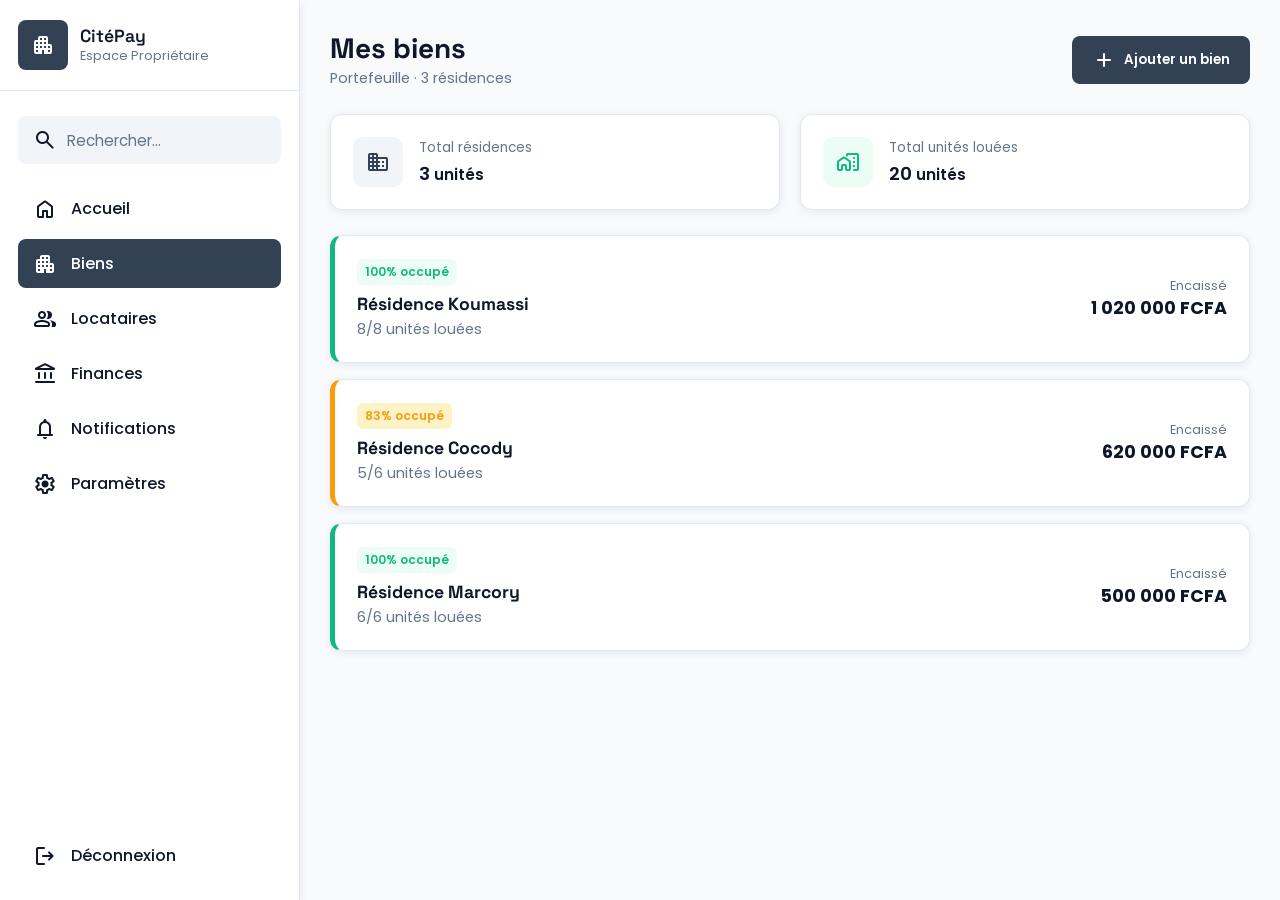
==== commit c5415627: "mise a jour de la translation sur le js # Conflicts: #	biens.html #	finances.html #	index.html #	loc" ====
--- a/biens.html
+++ b/biens.html
@@ -1,167 +1,167 @@
-<!DOCTYPE html>
-<html lang="fr">
-<head>
-    <meta charset="UTF-8">
-    <meta name="viewport" content="width=device-width, initial-scale=1.0">
-    <title>CitéPay — Mes Biens</title>
-    <link rel="preconnect" href="https://fonts.googleapis.com">
-    <link href="https://fonts.googleapis.com/css2?family=Poppins:ital,wght@0,400;0,500;0,600;0,700;1,500&display=swap" rel="stylesheet">
-    <link rel="stylesheet" href="https://fonts.googleapis.com/css2?family=Material+Symbols+Rounded:opsz,wght,FILL,GRAD@20..48,100..700,0..1,-50..200"/>
-    <link rel="stylesheet" href="style.css">
-</head>
-<body>
-    <nav class="site-nav">
-        <button class="sidebar-toggle" aria-expanded="true">
-            <span class="material-symbols-rounded">menu</span>
-        </button>
-        <span class="site-nav-title">CitéPay</span>
-    </nav>
-
-    <div class="container">
-        <aside class="sidebar">
-            <header class="sidebar-header">
-                <div class="header-logo-placeholder">
-                    <span class="material-symbols-rounded">apartment</span>
-                </div>
-                <div class="text header-text">
-                    <span class="name">CitéPay</span>
-                    <span class="profession">Espace Propriétaire</span>
-                </div>
-                <button class="sidebar-toggle" aria-expanded="true">
-                    <span class="material-symbols-rounded">chevron_left</span>
-                </button>
-            </header>
-
-            <div class="sidebar-content">
-                <form action="#" class="search-form" onsubmit="event.preventDefault();">
-                    <span class="material-symbols-rounded">search</span>
-                    <input type="search" placeholder="Rechercher..." required>
-                </form>
-
-                <ul class="menu-list">
-                    <li class="menu-item">
-                        <a href="index.html" class="menu-link">
-                            <span class="material-symbols-rounded">home</span>
-                            <span class="menu-label">Accueil</span>
-                        </a>
-                    </li>
-
-                    <li class="menu-item">
-                        <a href="biens.html" class="menu-link active">
-                            <span class="material-symbols-rounded">apartment</span>
-                            <span class="menu-label">Biens</span>
-                        </a>
-                    </li>
-
-                    <li class="menu-item">
-                        <a href="locataires.html" class="menu-link">
-                            <span class="material-symbols-rounded">group</span>
-                            <span class="menu-label">Locataires</span>
-                        </a>
-                    </li>
-
-                    <li class="menu-item">
-                        <a href="finances.html" class="menu-link">
-                            <span class="material-symbols-rounded">account_balance</span>
-                            <span class="menu-label">Finances</span>
-                        </a>
-                    </li>
-
-                    <li class="menu-item">
-                        <a href="notifications.html" class="menu-link">
-                            <span class="material-symbols-rounded">notifications</span>
-                            <span class="menu-label">Notifications</span>
-                        </a>
-                    </li>
-
-                    <li class="menu-item">
-                        <a href="parametres.html" class="menu-link">
-                            <span class="material-symbols-rounded">settings</span>
-                            <span class="menu-label">Paramètres</span>
-                        </a>
-                    </li>
-                </ul>
-            </div>
-
-            <div class="bottom-content">
-                <li class="menu-item"><a href="deconnexion.html" class="menu-link"><span class="material-symbols-rounded">logout</span><span class="menu-label">Déconnexion</span></a></li>
-            </div>
-        </aside>
-
-        <main class="main-content">
-            <header class="dashboard-header">
-                <div>
-                    <h1 class="page-title">Mes biens</h1>
-                    <p class="subtitle">Portefeuille · 3 résidences</p>
-                </div>
-                <button class="btn-primary">
-                    <span class="material-symbols-rounded">add</span>
-                    Ajouter un bien
-                </button>
-            </header>
-
-            <div class="stats-grid" style="margin-bottom: 25px;">
-                <div class="card stat-card">
-                    <div class="stat-icon bg-accent">
-                        <span class="material-symbols-rounded">domain</span>
-                    </div>
-                    <div class="stat-details">
-                        <span class="stat-title">Total résidences</span>
-                        <span class="stat-value">3 <small>unités</small></span>
-                    </div>
-                </div>
-                <div class="card stat-card">
-                    <div class="stat-icon bg-success">
-                        <span class="material-symbols-rounded">home_work</span>
-                    </div>
-                    <div class="stat-details">
-                        <span class="stat-title">Total unités louées</span>
-                        <span class="stat-value">20 <small>unités</small></span>
-                    </div>
-                </div>
-            </div>
-
-            <!-- Liste des Résidences -->
-            <div style="display: flex; flex-direction: column; gap: 16px;">
-                <div class="card" style="display: flex; justify-content: space-between; align-items: center; border-left: 5px solid var(--success);">
-                    <div>
-                        <span class="status-badge paid" style="margin-bottom: 8px; display: inline-block;">100% occupé</span>
-                        <h3 style="font-size: 1.1rem; margin-bottom: 4px;">Résidence Koumassi</h3>
-                        <p class="subtitle" style="margin: 0;">8/8 unités louées</p>
-                    </div>
-                    <div style="text-align: right;">
-                        <span style="font-size: 0.8rem; color: var(--color-text-placeholder); display: block;">Encaissé</span>
-                        <strong style="font-size: 1.1rem; color: var(--color-text-primary);">1 020 000 FCFA</strong>
-                    </div>
-                </div>
-
-                <div class="card" style="display: flex; justify-content: space-between; align-items: center; border-left: 5px solid var(--warning);">
-                    <div>
-                        <span class="status-badge pending" style="margin-bottom: 8px; display: inline-block;">83% occupé</span>
-                        <h3 style="font-size: 1.1rem; margin-bottom: 4px;">Résidence Cocody</h3>
-                        <p class="subtitle" style="margin: 0;">5/6 unités louées</p>
-                    </div>
-                    <div style="text-align: right;">
-                        <span style="font-size: 0.8rem; color: var(--color-text-placeholder); display: block;">Encaissé</span>
-                        <strong style="font-size: 1.1rem; color: var(--color-text-primary);">620 000 FCFA</strong>
-                    </div>
-                </div>
-
-                <div class="card" style="display: flex; justify-content: space-between; align-items: center; border-left: 5px solid var(--success);">
-                    <div>
-                        <span class="status-badge paid" style="margin-bottom: 8px; display: inline-block;">100% occupé</span>
-                        <h3 style="font-size: 1.1rem; margin-bottom: 4px;">Résidence Marcory</h3>
-                        <p class="subtitle" style="margin: 0;">6/6 unités louées</p>
-                    </div>
-                    <div style="text-align: right;">
-                        <span style="font-size: 0.8rem; color: var(--color-text-placeholder); display: block;">Encaissé</span>
-                        <strong style="font-size: 1.1rem; color: var(--color-text-primary);">500 000 FCFA</strong>
-                    </div>
-                </div>
-            </div>
-        </main>
-    </div>
-    <script src="script.js"></script>
-    <script src="translation.js"></script>
-</body>
+<!DOCTYPE html>
+<html lang="fr">
+<head>
+    <meta charset="UTF-8">
+    <meta name="viewport" content="width=device-width, initial-scale=1.0">
+    <title>CitéPay — Mes Biens</title>
+    <link rel="preconnect" href="https://fonts.googleapis.com">
+    <link href="https://fonts.googleapis.com/css2?family=Poppins:ital,wght@0,400;0,500;0,600;0,700;1,500&display=swap" rel="stylesheet">
+    <link rel="stylesheet" href="https://fonts.googleapis.com/css2?family=Material+Symbols+Rounded:opsz,wght,FILL,GRAD@20..48,100..700,0..1,-50..200"/>
+    <link rel="stylesheet" href="style.css">
+</head>
+<body>
+    <nav class="site-nav">
+        <button class="sidebar-toggle" aria-expanded="true">
+            <span class="material-symbols-rounded">menu</span>
+        </button>
+        <span class="site-nav-title">CitéPay</span>
+    </nav>
+
+    <div class="container">
+        <aside class="sidebar">
+            <header class="sidebar-header">
+                <div class="header-logo-placeholder">
+                    <span class="material-symbols-rounded">apartment</span>
+                </div>
+                <div class="text header-text">
+                    <span class="name">CitéPay</span>
+                    <span class="profession">Espace Propriétaire</span>
+                </div>
+                <button class="sidebar-toggle" aria-expanded="true">
+                    <span class="material-symbols-rounded">chevron_left</span>
+                </button>
+            </header>
+
+            <div class="sidebar-content">
+                <form action="#" class="search-form" onsubmit="event.preventDefault();">
+                    <span class="material-symbols-rounded">search</span>
+                    <input type="search" placeholder="Rechercher..." required>
+                </form>
+
+                <ul class="menu-list">
+                    <li class="menu-item">
+                        <a href="index.html" class="menu-link">
+                            <span class="material-symbols-rounded">home</span>
+                            <span class="menu-label">Accueil</span>
+                        </a>
+                    </li>
+
+                    <li class="menu-item">
+                        <a href="biens.html" class="menu-link active">
+                            <span class="material-symbols-rounded">apartment</span>
+                            <span class="menu-label">Biens</span>
+                        </a>
+                    </li>
+
+                    <li class="menu-item">
+                        <a href="locataires.html" class="menu-link">
+                            <span class="material-symbols-rounded">group</span>
+                            <span class="menu-label">Locataires</span>
+                        </a>
+                    </li>
+
+                    <li class="menu-item">
+                        <a href="finances.html" class="menu-link">
+                            <span class="material-symbols-rounded">account_balance</span>
+                            <span class="menu-label">Finances</span>
+                        </a>
+                    </li>
+
+                    <li class="menu-item">
+                        <a href="notifications.html" class="menu-link">
+                            <span class="material-symbols-rounded">notifications</span>
+                            <span class="menu-label">Notifications</span>
+                        </a>
+                    </li>
+
+                    <li class="menu-item">
+                        <a href="parametres.html" class="menu-link">
+                            <span class="material-symbols-rounded">settings</span>
+                            <span class="menu-label">Paramètres</span>
+                        </a>
+                    </li>
+                </ul>
+            </div>
+
+            <div class="bottom-content">
+                <li class="menu-item"><a href="deconnexion.html" class="menu-link"><span class="material-symbols-rounded">logout</span><span class="menu-label">Déconnexion</span></a></li>
+            </div>
+        </aside>
+
+        <main class="main-content">
+            <header class="dashboard-header">
+                <div>
+                    <h1 class="page-title">Mes biens</h1>
+                    <p class="subtitle">Portefeuille · 3 résidences</p>
+                </div>
+                <button class="btn-primary">
+                    <span class="material-symbols-rounded">add</span>
+                    Ajouter un bien
+                </button>
+            </header>
+
+            <div class="stats-grid" style="margin-bottom: 25px;">
+                <div class="card stat-card">
+                    <div class="stat-icon bg-accent">
+                        <span class="material-symbols-rounded">domain</span>
+                    </div>
+                    <div class="stat-details">
+                        <span class="stat-title">Total résidences</span>
+                        <span class="stat-value">3 <small>unités</small></span>
+                    </div>
+                </div>
+                <div class="card stat-card">
+                    <div class="stat-icon bg-success">
+                        <span class="material-symbols-rounded">home_work</span>
+                    </div>
+                    <div class="stat-details">
+                        <span class="stat-title">Total unités louées</span>
+                        <span class="stat-value">20 <small>unités</small></span>
+                    </div>
+                </div>
+            </div>
+
+            <!-- Liste des Résidences -->
+            <div style="display: flex; flex-direction: column; gap: 16px;">
+                <div class="card" style="display: flex; justify-content: space-between; align-items: center; border-left: 5px solid var(--success);">
+                    <div>
+                        <span class="status-badge paid" style="margin-bottom: 8px; display: inline-block;">100% occupé</span>
+                        <h3 style="font-size: 1.1rem; margin-bottom: 4px;">Résidence Koumassi</h3>
+                        <p class="subtitle" style="margin: 0;">8/8 unités louées</p>
+                    </div>
+                    <div style="text-align: right;">
+                        <span style="font-size: 0.8rem; color: var(--color-text-placeholder); display: block;">Encaissé</span>
+                        <strong style="font-size: 1.1rem; color: var(--color-text-primary);">1 020 000 FCFA</strong>
+                    </div>
+                </div>
+
+                <div class="card" style="display: flex; justify-content: space-between; align-items: center; border-left: 5px solid var(--warning);">
+                    <div>
+                        <span class="status-badge pending" style="margin-bottom: 8px; display: inline-block;">83% occupé</span>
+                        <h3 style="font-size: 1.1rem; margin-bottom: 4px;">Résidence Cocody</h3>
+                        <p class="subtitle" style="margin: 0;">5/6 unités louées</p>
+                    </div>
+                    <div style="text-align: right;">
+                        <span style="font-size: 0.8rem; color: var(--color-text-placeholder); display: block;">Encaissé</span>
+                        <strong style="font-size: 1.1rem; color: var(--color-text-primary);">620 000 FCFA</strong>
+                    </div>
+                </div>
+
+                <div class="card" style="display: flex; justify-content: space-between; align-items: center; border-left: 5px solid var(--success);">
+                    <div>
+                        <span class="status-badge paid" style="margin-bottom: 8px; display: inline-block;">100% occupé</span>
+                        <h3 style="font-size: 1.1rem; margin-bottom: 4px;">Résidence Marcory</h3>
+                        <p class="subtitle" style="margin: 0;">6/6 unités louées</p>
+                    </div>
+                    <div style="text-align: right;">
+                        <span style="font-size: 0.8rem; color: var(--color-text-placeholder); display: block;">Encaissé</span>
+                        <strong style="font-size: 1.1rem; color: var(--color-text-primary);">500 000 FCFA</strong>
+                    </div>
+                </div>
+            </div>
+        </main>
+    </div>
+    <script src="script.js"></script>
+    <script src="translation.js"></script>
+</body>
 </html>
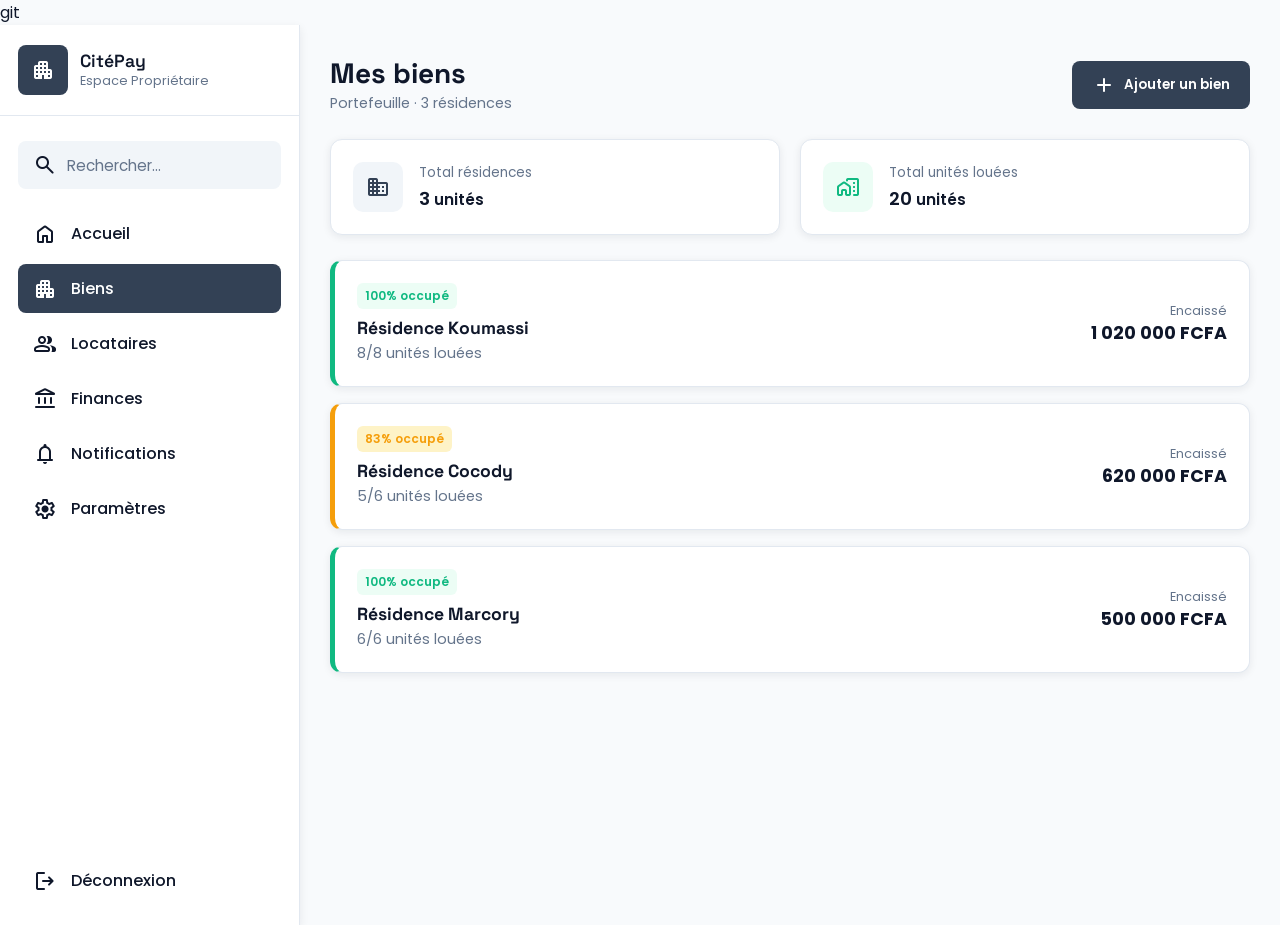
==== commit 66a31861: "mise a jour" ====
--- a/biens.html
+++ b/biens.html
@@ -1,4 +1,4 @@
-<!DOCTYPE html>
+git<!DOCTYPE html>
 <html lang="fr">
 <head>
     <meta charset="UTF-8">
@@ -25,7 +25,7 @@
                 </div>
                 <div class="text header-text">
                     <span class="name">CitéPay</span>
-                    <span class="profession">Espace Propriétaire</span>
+                    <span class="profession" data-i18n="profession_owner">Espace Propriétaire</span>
                 </div>
                 <button class="sidebar-toggle" aria-expanded="true">
                     <span class="material-symbols-rounded">chevron_left</span>
@@ -35,68 +35,68 @@
             <div class="sidebar-content">
                 <form action="#" class="search-form" onsubmit="event.preventDefault();">
                     <span class="material-symbols-rounded">search</span>
-                    <input type="search" placeholder="Rechercher..." required>
+                    <input type="search" data-i18n-placeholder="search_placeholder" placeholder="Rechercher..." required>
                 </form>
 
                 <ul class="menu-list">
                     <li class="menu-item">
                         <a href="index.html" class="menu-link">
                             <span class="material-symbols-rounded">home</span>
-                            <span class="menu-label">Accueil</span>
+                            <span class="menu-label" data-i18n="nav_home">Accueil</span>
                         </a>
                     </li>
 
                     <li class="menu-item">
                         <a href="biens.html" class="menu-link active">
                             <span class="material-symbols-rounded">apartment</span>
-                            <span class="menu-label">Biens</span>
+                            <span class="menu-label" data-i18n="nav_properties">Biens</span>
                         </a>
                     </li>
 
                     <li class="menu-item">
                         <a href="locataires.html" class="menu-link">
                             <span class="material-symbols-rounded">group</span>
-                            <span class="menu-label">Locataires</span>
+                            <span class="menu-label" data-i18n="nav_tenants">Locataires</span>
                         </a>
                     </li>
 
                     <li class="menu-item">
                         <a href="finances.html" class="menu-link">
                             <span class="material-symbols-rounded">account_balance</span>
-                            <span class="menu-label">Finances</span>
+                            <span class="menu-label" data-i18n="nav_finances">Finances</span>
                         </a>
                     </li>
 
                     <li class="menu-item">
                         <a href="notifications.html" class="menu-link">
                             <span class="material-symbols-rounded">notifications</span>
-                            <span class="menu-label">Notifications</span>
+                            <span class="menu-label" data-i18n="nav_notifications">Notifications</span>
                         </a>
                     </li>
 
                     <li class="menu-item">
                         <a href="parametres.html" class="menu-link">
                             <span class="material-symbols-rounded">settings</span>
-                            <span class="menu-label">Paramètres</span>
+                            <span class="menu-label" data-i18n="nav_settings">Paramètres</span>
                         </a>
                     </li>
                 </ul>
             </div>
 
             <div class="bottom-content">
-                <li class="menu-item"><a href="deconnexion.html" class="menu-link"><span class="material-symbols-rounded">logout</span><span class="menu-label">Déconnexion</span></a></li>
+                <li class="menu-item"><a href="deconnexion.html" class="menu-link"><span class="material-symbols-rounded">logout</span><span class="menu-label" data-i18n="nav_logout">Déconnexion</span></a></li>
             </div>
         </aside>
 
         <main class="main-content">
             <header class="dashboard-header">
                 <div>
-                    <h1 class="page-title">Mes biens</h1>
-                    <p class="subtitle">Portefeuille · 3 résidences</p>
+                    <h1 class="page-title" data-i18n="page_title_properties">Mes biens</h1>
+                    <p class="subtitle" data-i18n="portfolio_subtitle">Portefeuille · 3 résidences</p>
                 </div>
                 <button class="btn-primary">
                     <span class="material-symbols-rounded">add</span>
-                    Ajouter un bien
+                    <span data-i18n="btn_add_property">Ajouter un bien</span>
                 </button>
             </header>
 
@@ -106,8 +106,8 @@
                         <span class="material-symbols-rounded">domain</span>
                     </div>
                     <div class="stat-details">
-                        <span class="stat-title">Total résidences</span>
-                        <span class="stat-value">3 <small>unités</small></span>
+                        <span class="stat-title" data-i18n="stat_total_residences">Total résidences</span>
+                        <span class="stat-value">3 <small data-i18n="unit_word">unités</small></span>
                     </div>
                 </div>
                 <div class="card stat-card">
@@ -115,8 +115,8 @@
                         <span class="material-symbols-rounded">home_work</span>
                     </div>
                     <div class="stat-details">
-                        <span class="stat-title">Total unités louées</span>
-                        <span class="stat-value">20 <small>unités</small></span>
+                        <span class="stat-title" data-i18n="stat_total_rented_units">Total unités louées</span>
+                        <span class="stat-value">20 <small data-i18n="unit_word">unités</small></span>
                     </div>
                 </div>
             </div>
@@ -130,7 +130,7 @@
                         <p class="subtitle" style="margin: 0;">8/8 unités louées</p>
                     </div>
                     <div style="text-align: right;">
-                        <span style="font-size: 0.8rem; color: var(--color-text-placeholder); display: block;">Encaissé</span>
+                        <span style="font-size: 0.8rem; color: var(--color-text-placeholder); display: block;" data-i18n="label_collected">Encaissé</span>
                         <strong style="font-size: 1.1rem; color: var(--color-text-primary);">1 020 000 FCFA</strong>
                     </div>
                 </div>
@@ -142,7 +142,7 @@
                         <p class="subtitle" style="margin: 0;">5/6 unités louées</p>
                     </div>
                     <div style="text-align: right;">
-                        <span style="font-size: 0.8rem; color: var(--color-text-placeholder); display: block;">Encaissé</span>
+                        <span style="font-size: 0.8rem; color: var(--color-text-placeholder); display: block;" data-i18n="label_collected">Encaissé</span>
                         <strong style="font-size: 1.1rem; color: var(--color-text-primary);">620 000 FCFA</strong>
                     </div>
                 </div>
@@ -154,14 +154,14 @@
                         <p class="subtitle" style="margin: 0;">6/6 unités louées</p>
                     </div>
                     <div style="text-align: right;">
-                        <span style="font-size: 0.8rem; color: var(--color-text-placeholder); display: block;">Encaissé</span>
+                        <span style="font-size: 0.8rem; color: var(--color-text-placeholder); display: block;" data-i18n="label_collected">Encaissé</span>
                         <strong style="font-size: 1.1rem; color: var(--color-text-primary);">500 000 FCFA</strong>
                     </div>
                 </div>
             </div>
         </main>
     </div>
+    <script src="translation.js"></script>
     <script src="script.js"></script>
-    <script src="translation.js"></script>
 </body>
 </html>
